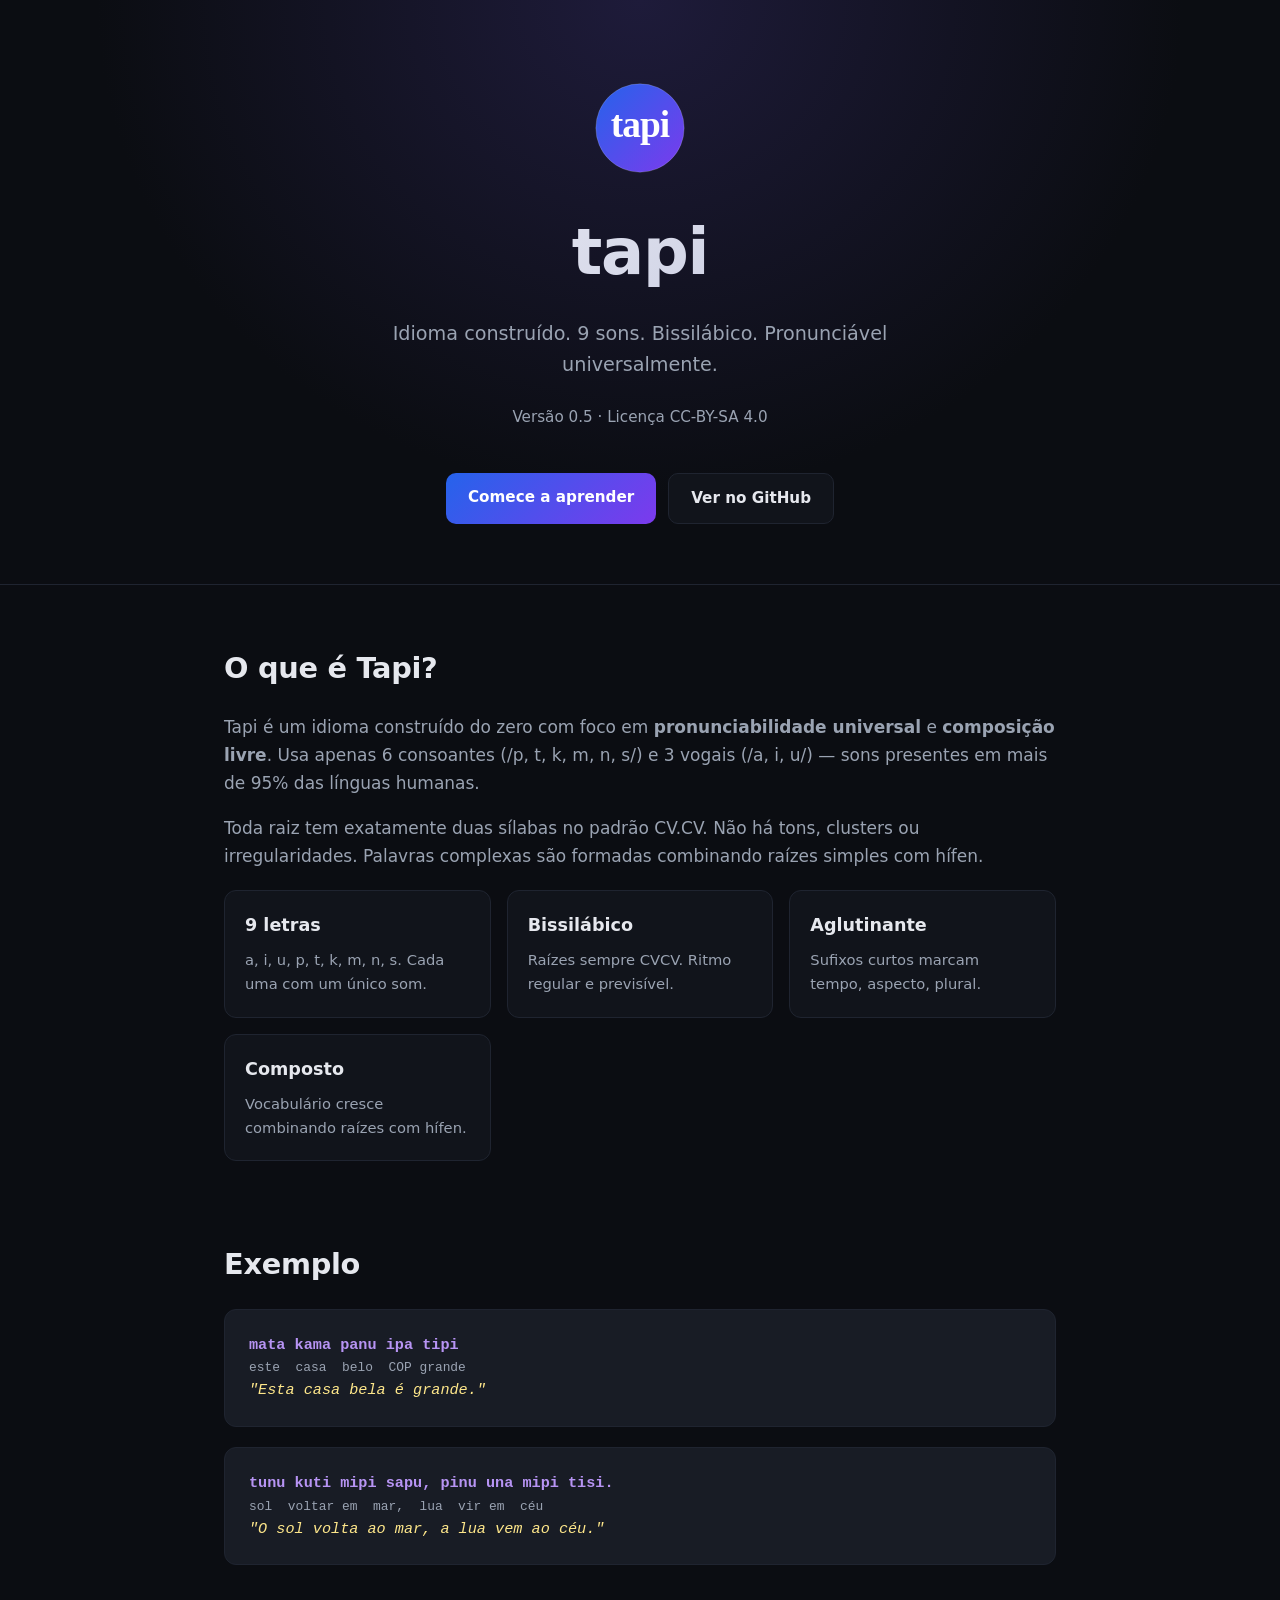
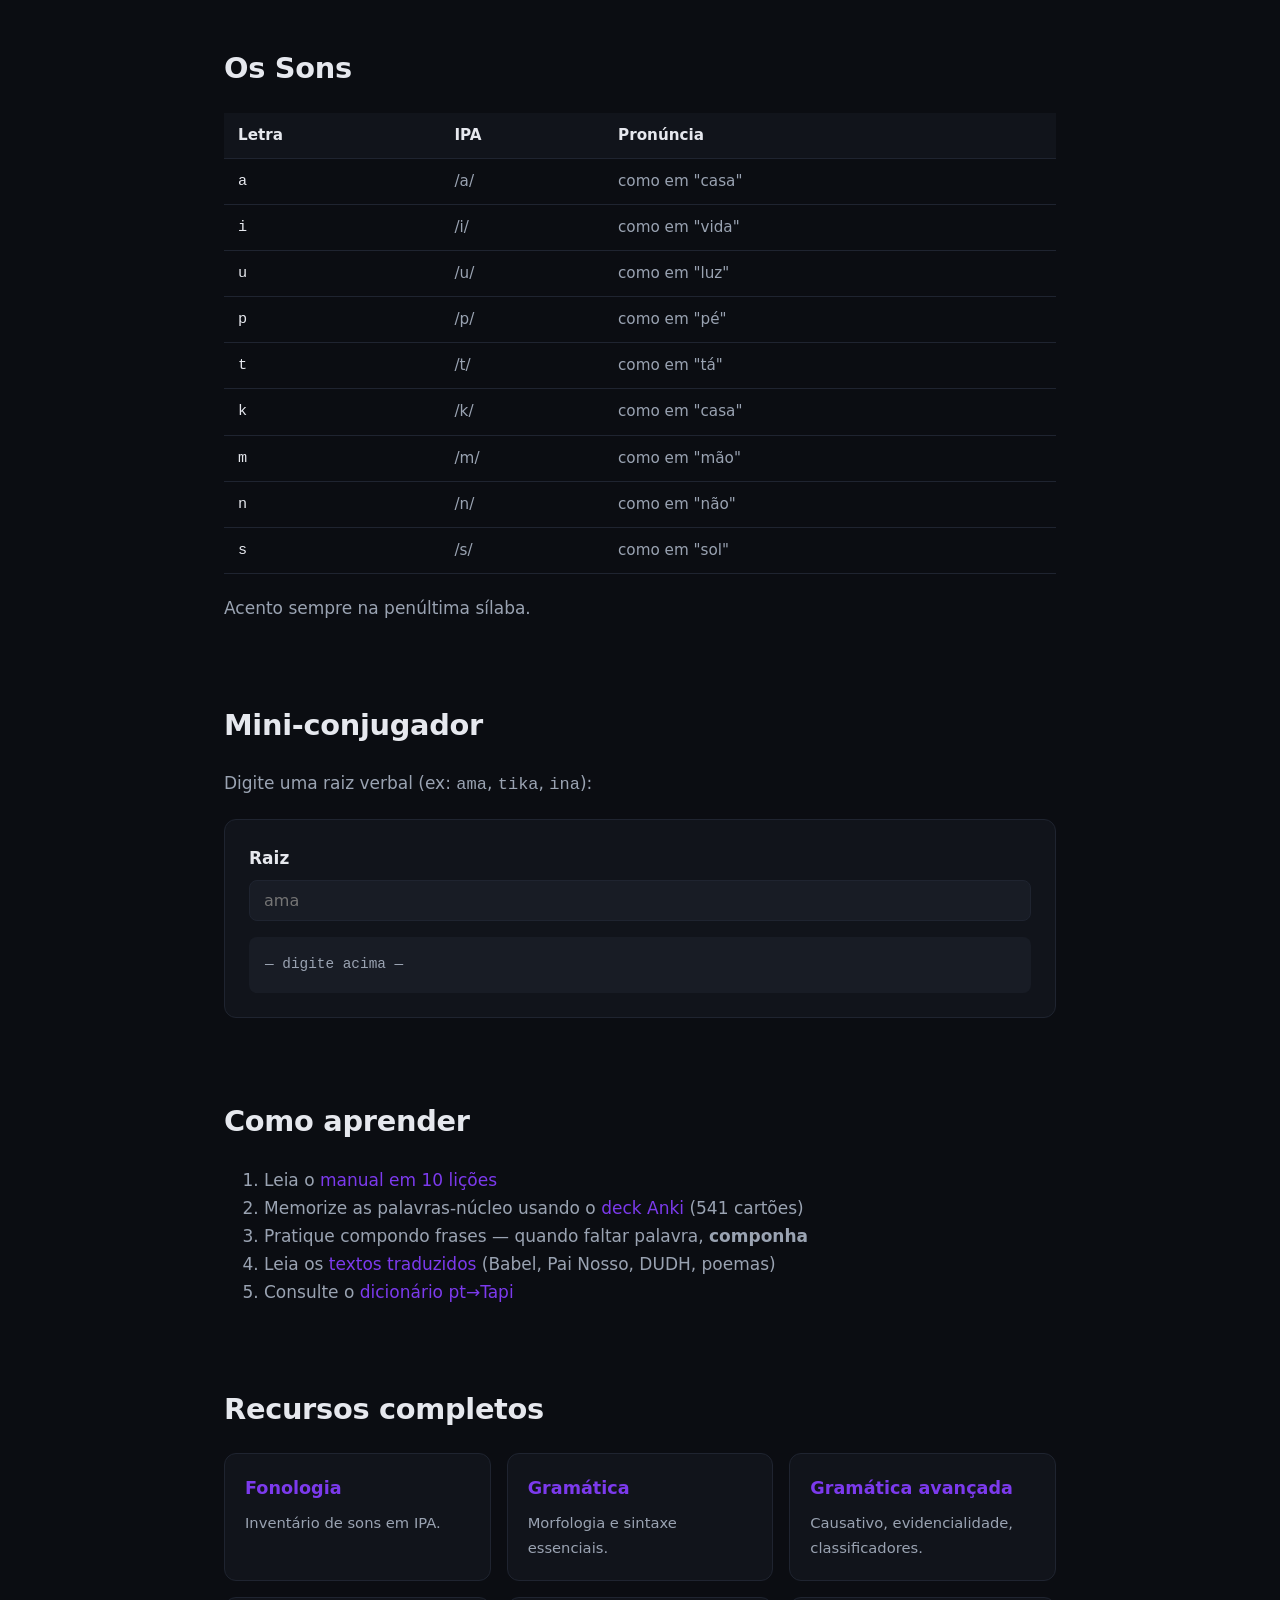
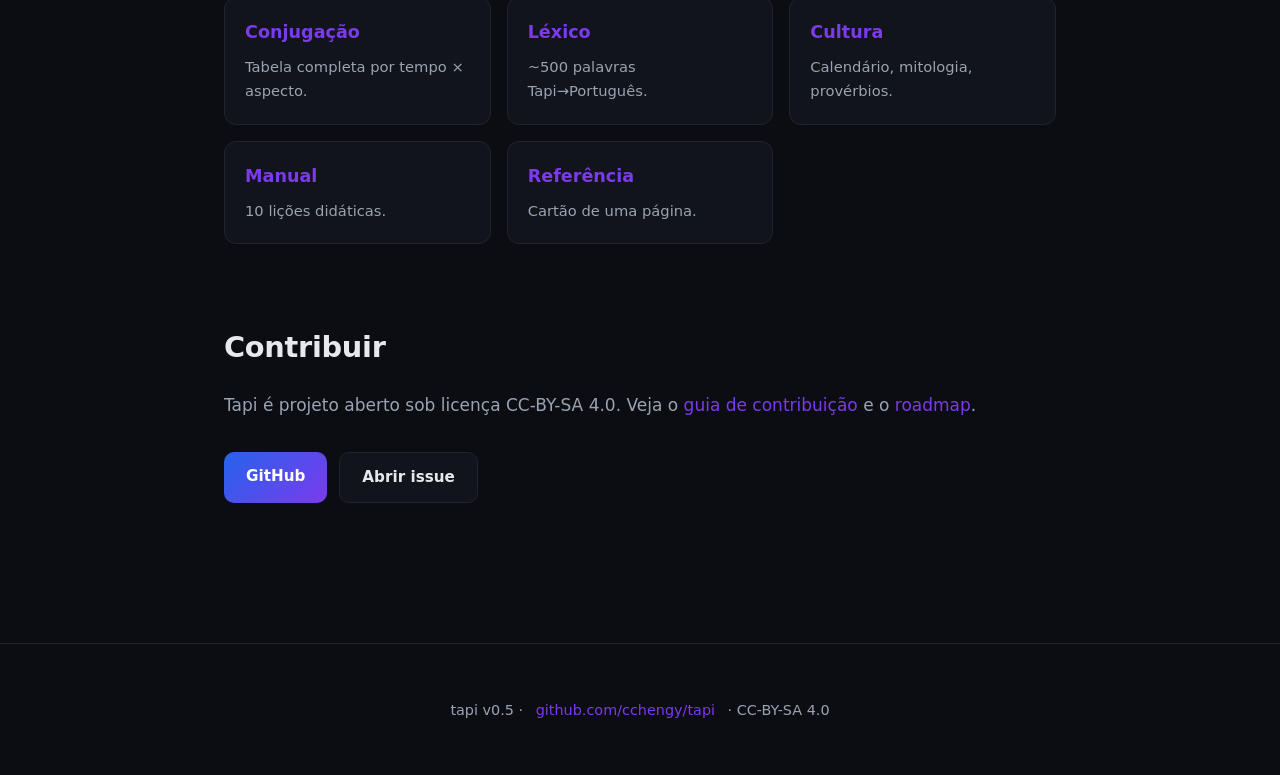
==== docs/index.html @ 05cd3c71 "v0.6: Landing page + LICENSE + git infra - Add docs/index.html (single-page site with embedded mini-" ====
<!DOCTYPE html>
<html lang="pt-BR">
<head>
<meta charset="UTF-8">
<meta name="viewport" content="width=device-width, initial-scale=1.0">
<title>Tapi — Idioma Construído Universal</title>
<meta name="description" content="Tapi é um idioma construído com 9 sons, raízes bissilábicas, pronunciável em qualquer língua. Aprenda, contribua, compartilhe.">
<link rel="icon" href="logo.svg" type="image/svg+xml">
<link rel="stylesheet" href="style.css">
</head>
<body>

<header class="hero">
  <img src="logo.svg" class="logo" alt="logo Tapi">
  <h1>tapi</h1>
  <p class="tagline">Idioma construído. 9 sons. Bissilábico. Pronunciável universalmente.</p>
  <p class="sub">Versão 0.5 · Licença CC-BY-SA 4.0</p>
  <div class="cta">
    <a href="#aprender" class="btn primary">Comece a aprender</a>
    <a href="https://github.com/cchengy/tapi" class="btn">Ver no GitHub</a>
  </div>
</header>

<main>

<section id="o-que">
  <h2>O que é Tapi?</h2>
  <p>Tapi é um idioma construído do zero com foco em <strong>pronunciabilidade universal</strong> e <strong>composição livre</strong>. Usa apenas 6 consoantes (/p, t, k, m, n, s/) e 3 vogais (/a, i, u/) — sons presentes em mais de 95% das línguas humanas.</p>
  <p>Toda raiz tem exatamente duas sílabas no padrão CV.CV. Não há tons, clusters ou irregularidades. Palavras complexas são formadas combinando raízes simples com hífen.</p>

  <div class="grid-2">
    <div class="card"><h3>9 letras</h3><p>a, i, u, p, t, k, m, n, s. Cada uma com um único som.</p></div>
    <div class="card"><h3>Bissilábico</h3><p>Raízes sempre CVCV. Ritmo regular e previsível.</p></div>
    <div class="card"><h3>Aglutinante</h3><p>Sufixos curtos marcam tempo, aspecto, plural.</p></div>
    <div class="card"><h3>Composto</h3><p>Vocabulário cresce combinando raízes com hífen.</p></div>
  </div>
</section>

<section id="exemplo">
  <h2>Exemplo</h2>
  <div class="example"><span class="tapi">mata kama panu ipa tipi</span>
<span class="gloss">este  casa  belo  COP grande</span>
<span class="trans">"Esta casa bela é grande."</span></div>

  <div class="example"><span class="tapi">tunu kuti mipi sapu, pinu una mipi tisi.</span>
<span class="gloss">sol  voltar em  mar,  lua  vir em  céu</span>
<span class="trans">"O sol volta ao mar, a lua vem ao céu."</span></div>
</section>

<section id="sons">
  <h2>Os Sons</h2>
  <table>
    <thead><tr><th>Letra</th><th>IPA</th><th>Pronúncia</th></tr></thead>
    <tbody>
      <tr><td>a</td><td>/a/</td><td>como em "casa"</td></tr>
      <tr><td>i</td><td>/i/</td><td>como em "vida"</td></tr>
      <tr><td>u</td><td>/u/</td><td>como em "luz"</td></tr>
      <tr><td>p</td><td>/p/</td><td>como em "pé"</td></tr>
      <tr><td>t</td><td>/t/</td><td>como em "tá"</td></tr>
      <tr><td>k</td><td>/k/</td><td>como em "casa"</td></tr>
      <tr><td>m</td><td>/m/</td><td>como em "mão"</td></tr>
      <tr><td>n</td><td>/n/</td><td>como em "não"</td></tr>
      <tr><td>s</td><td>/s/</td><td>como em "sol"</td></tr>
    </tbody>
  </table>
  <p>Acento sempre na penúltima sílaba.</p>
</section>

<section id="conjugador">
  <h2>Mini-conjugador</h2>
  <p>Digite uma raiz verbal (ex: <code>ama</code>, <code>tika</code>, <code>ina</code>):</p>

  <div class="tool">
    <label for="root">Raiz</label>
    <input id="root" type="text" placeholder="ama" autocomplete="off">
    <div class="result" id="conj-out">— digite acima —</div>
  </div>
</section>

<section id="aprender">
  <h2>Como aprender</h2>
  <ol style="color: var(--fg-soft);">
    <li>Leia o <a href="https://github.com/cchengy/tapi/blob/main/manual.md">manual em 10 lições</a></li>
    <li>Memorize as palavras-núcleo usando o <a href="https://github.com/cchengy/tapi/blob/main/anki_tapi.tsv">deck Anki</a> (541 cartões)</li>
    <li>Pratique compondo frases — quando faltar palavra, <strong>componha</strong></li>
    <li>Leia os <a href="https://github.com/cchengy/tapi/blob/main/textos.md">textos traduzidos</a> (Babel, Pai Nosso, DUDH, poemas)</li>
    <li>Consulte o <a href="https://github.com/cchengy/tapi/blob/main/dicionario_pt_tapi.md">dicionário pt→Tapi</a></li>
  </ol>
</section>

<section id="recursos">
  <h2>Recursos completos</h2>
  <div class="grid-2">
    <div class="card"><h3><a href="https://github.com/cchengy/tapi/blob/main/fonologia.md">Fonologia</a></h3><p>Inventário de sons em IPA.</p></div>
    <div class="card"><h3><a href="https://github.com/cchengy/tapi/blob/main/gramatica.md">Gramática</a></h3><p>Morfologia e sintaxe essenciais.</p></div>
    <div class="card"><h3><a href="https://github.com/cchengy/tapi/blob/main/gramatica_avancada.md">Gramática avançada</a></h3><p>Causativo, evidencialidade, classificadores.</p></div>
    <div class="card"><h3><a href="https://github.com/cchengy/tapi/blob/main/conjugacao.md">Conjugação</a></h3><p>Tabela completa por tempo × aspecto.</p></div>
    <div class="card"><h3><a href="https://github.com/cchengy/tapi/blob/main/lexico.tsv">Léxico</a></h3><p>~500 palavras Tapi→Português.</p></div>
    <div class="card"><h3><a href="https://github.com/cchengy/tapi/blob/main/cultura.md">Cultura</a></h3><p>Calendário, mitologia, provérbios.</p></div>
    <div class="card"><h3><a href="https://github.com/cchengy/tapi/blob/main/manual.md">Manual</a></h3><p>10 lições didáticas.</p></div>
    <div class="card"><h3><a href="https://github.com/cchengy/tapi/blob/main/referencia.md">Referência</a></h3><p>Cartão de uma página.</p></div>
  </div>
</section>

<section id="contribuir">
  <h2>Contribuir</h2>
  <p>Tapi é projeto aberto sob licença CC-BY-SA 4.0. Veja o <a href="https://github.com/cchengy/tapi/blob/main/CONTRIBUTING.md">guia de contribuição</a> e o <a href="https://github.com/cchengy/tapi/blob/main/ROADMAP.md">roadmap</a>.</p>
  <div class="cta" style="margin-top: 16px; justify-content: flex-start;">
    <a href="https://github.com/cchengy/tapi" class="btn primary">GitHub</a>
    <a href="https://github.com/cchengy/tapi/issues" class="btn">Abrir issue</a>
  </div>
</section>

</main>

<footer>
  <p>tapi v0.5 · <a href="https://github.com/cchengy/tapi">github.com/cchengy/tapi</a> · CC-BY-SA 4.0</p>
</footer>

<script>
(function() {
  const TEMPOS = [
    ["presente", ""],
    ["passado", "ta"],
    ["futuro", "ka"],
  ];
  const ASPECTOS = [
    ["simples", ""],
    ["habitual", "sa"],
    ["progressivo", "ma"],
    ["perfectivo", "pa"],
  ];

  function conjugar(raiz) {
    if (!raiz || !/^[ptkmnsaiu]+$/.test(raiz)) {
      return "— digite uma raiz com sons válidos (p t k m n s a i u) —";
    }
    let out = "";
    out += "TEMPO × ASPECTO\n";
    const hdr = ["tempo".padEnd(11), "simples".padEnd(12), "habitual".padEnd(12), "progress.".padEnd(12), "perfect."].join("| ");
    out += hdr + "\n";
    out += "-".repeat(64) + "\n";
    for (const [tn, ts] of TEMPOS) {
      const linha = [tn.padEnd(11)];
      for (const [an, as] of ASPECTOS) {
        linha.push((raiz + ts + as).padEnd(12));
      }
      out += linha.join("| ").trimEnd() + "\n";
    }
    out += "\n";
    out += "Imperativo:  " + raiz + "-ti\n";
    out += "Voz média:   " + raiz + "-ku\n";
    out += "Reportado:   " + raiz + "ta-ni-ni  (dizem que X-eu)\n";
    return out;
  }

  const input = document.getElementById("root");
  const out = document.getElementById("conj-out");
  function update() {
    const v = input.value.trim().toLowerCase();
    out.textContent = v ? conjugar(v) : "— digite acima —";
  }
  input.addEventListener("input", update);
})();
</script>

</body>
</html>
---- docs/style.css ----
:root {
  --bg: #0b0d12;
  --bg-soft: #11141b;
  --fg: #e6e8ee;
  --fg-soft: #9aa3b2;
  --accent: #7c3aed;
  --accent-2: #2563eb;
  --border: #1f2430;
  --code-bg: #181c25;
  --max: 880px;
}

* { box-sizing: border-box; }

html { scroll-behavior: smooth; }

body {
  margin: 0;
  font-family: -apple-system, BlinkMacSystemFont, "Segoe UI", Inter, system-ui, sans-serif;
  background: var(--bg);
  color: var(--fg);
  line-height: 1.65;
  font-size: 17px;
  -webkit-font-smoothing: antialiased;
}

a { color: var(--accent); text-decoration: none; }
a:hover { text-decoration: underline; }

header.hero {
  background: radial-gradient(ellipse at top, #1e1b3a 0%, var(--bg) 60%);
  padding: 80px 24px 60px;
  text-align: center;
  border-bottom: 1px solid var(--border);
}

header.hero .logo {
  width: 96px;
  height: 96px;
  margin: 0 auto 24px;
  display: block;
}

header.hero h1 {
  font-size: clamp(2.5rem, 6vw, 4rem);
  margin: 0 0 12px;
  letter-spacing: -0.02em;
  background: linear-gradient(135deg, #fff 0%, #b0b5d4 100%);
  -webkit-background-clip: text;
  -webkit-text-fill-color: transparent;
  background-clip: text;
}

header.hero .tagline {
  font-size: 1.2rem;
  color: var(--fg-soft);
  margin: 0 0 8px;
  max-width: 560px;
  margin-inline: auto;
}

header.hero .sub {
  color: var(--fg-soft);
  font-size: 0.95rem;
  margin-top: 24px;
}

.cta {
  display: inline-flex;
  gap: 12px;
  margin-top: 28px;
  flex-wrap: wrap;
  justify-content: center;
}

.btn {
  display: inline-block;
  padding: 12px 22px;
  border-radius: 10px;
  font-weight: 600;
  font-size: 0.95rem;
  transition: transform 0.1s, background 0.2s;
  border: 1px solid var(--border);
  background: var(--bg-soft);
  color: var(--fg);
}

.btn.primary {
  background: linear-gradient(135deg, var(--accent-2), var(--accent));
  border: none;
  color: white;
}

.btn:hover { transform: translateY(-1px); text-decoration: none; }

main {
  max-width: var(--max);
  margin: 0 auto;
  padding: 60px 24px;
}

section {
  margin-bottom: 80px;
}

section h2 {
  font-size: 1.8rem;
  margin: 0 0 20px;
  letter-spacing: -0.01em;
}

section p { color: var(--fg-soft); }

.grid-2 {
  display: grid;
  grid-template-columns: repeat(auto-fit, minmax(220px, 1fr));
  gap: 16px;
  margin-top: 20px;
}

.card {
  background: var(--bg-soft);
  border: 1px solid var(--border);
  border-radius: 12px;
  padding: 20px;
}

.card h3 {
  margin: 0 0 8px;
  font-size: 1.1rem;
  color: var(--fg);
}

.card p {
  margin: 0;
  font-size: 0.92rem;
  color: var(--fg-soft);
}

.example {
  background: var(--code-bg);
  border: 1px solid var(--border);
  border-radius: 12px;
  padding: 24px;
  margin: 20px 0;
  font-family: ui-monospace, "SF Mono", Menlo, monospace;
  font-size: 0.95rem;
  white-space: pre-wrap;
  line-height: 1.5;
}

.example .tapi { color: #b794f4; font-weight: 600; }
.example .gloss { color: var(--fg-soft); font-size: 0.85em; }
.example .trans { color: #fde68a; font-style: italic; }

table {
  width: 100%;
  border-collapse: collapse;
  margin: 20px 0;
  font-size: 0.95rem;
}

th, td {
  text-align: left;
  padding: 10px 14px;
  border-bottom: 1px solid var(--border);
}

th {
  color: var(--fg);
  font-weight: 600;
  background: var(--bg-soft);
}

td { color: var(--fg-soft); }
td code, td:first-child { color: var(--fg); font-family: ui-monospace, Menlo, monospace; }

.tool {
  background: var(--bg-soft);
  border: 1px solid var(--border);
  border-radius: 12px;
  padding: 24px;
  margin-top: 20px;
}

.tool label {
  display: block;
  margin-bottom: 8px;
  font-weight: 600;
  color: var(--fg);
}

.tool input {
  width: 100%;
  padding: 10px 14px;
  background: var(--code-bg);
  border: 1px solid var(--border);
  border-radius: 8px;
  color: var(--fg);
  font-family: inherit;
  font-size: 1rem;
}

.tool .result {
  margin-top: 16px;
  padding: 16px;
  background: var(--code-bg);
  border-radius: 8px;
  font-family: ui-monospace, Menlo, monospace;
  font-size: 0.9rem;
  white-space: pre-wrap;
  min-height: 1.5em;
  color: var(--fg-soft);
}

footer {
  text-align: center;
  padding: 40px 24px;
  border-top: 1px solid var(--border);
  color: var(--fg-soft);
  font-size: 0.9rem;
}

footer a { margin: 0 8px; }

@media (max-width: 600px) {
  header.hero { padding: 56px 20px 40px; }
  main { padding: 40px 20px; }
}
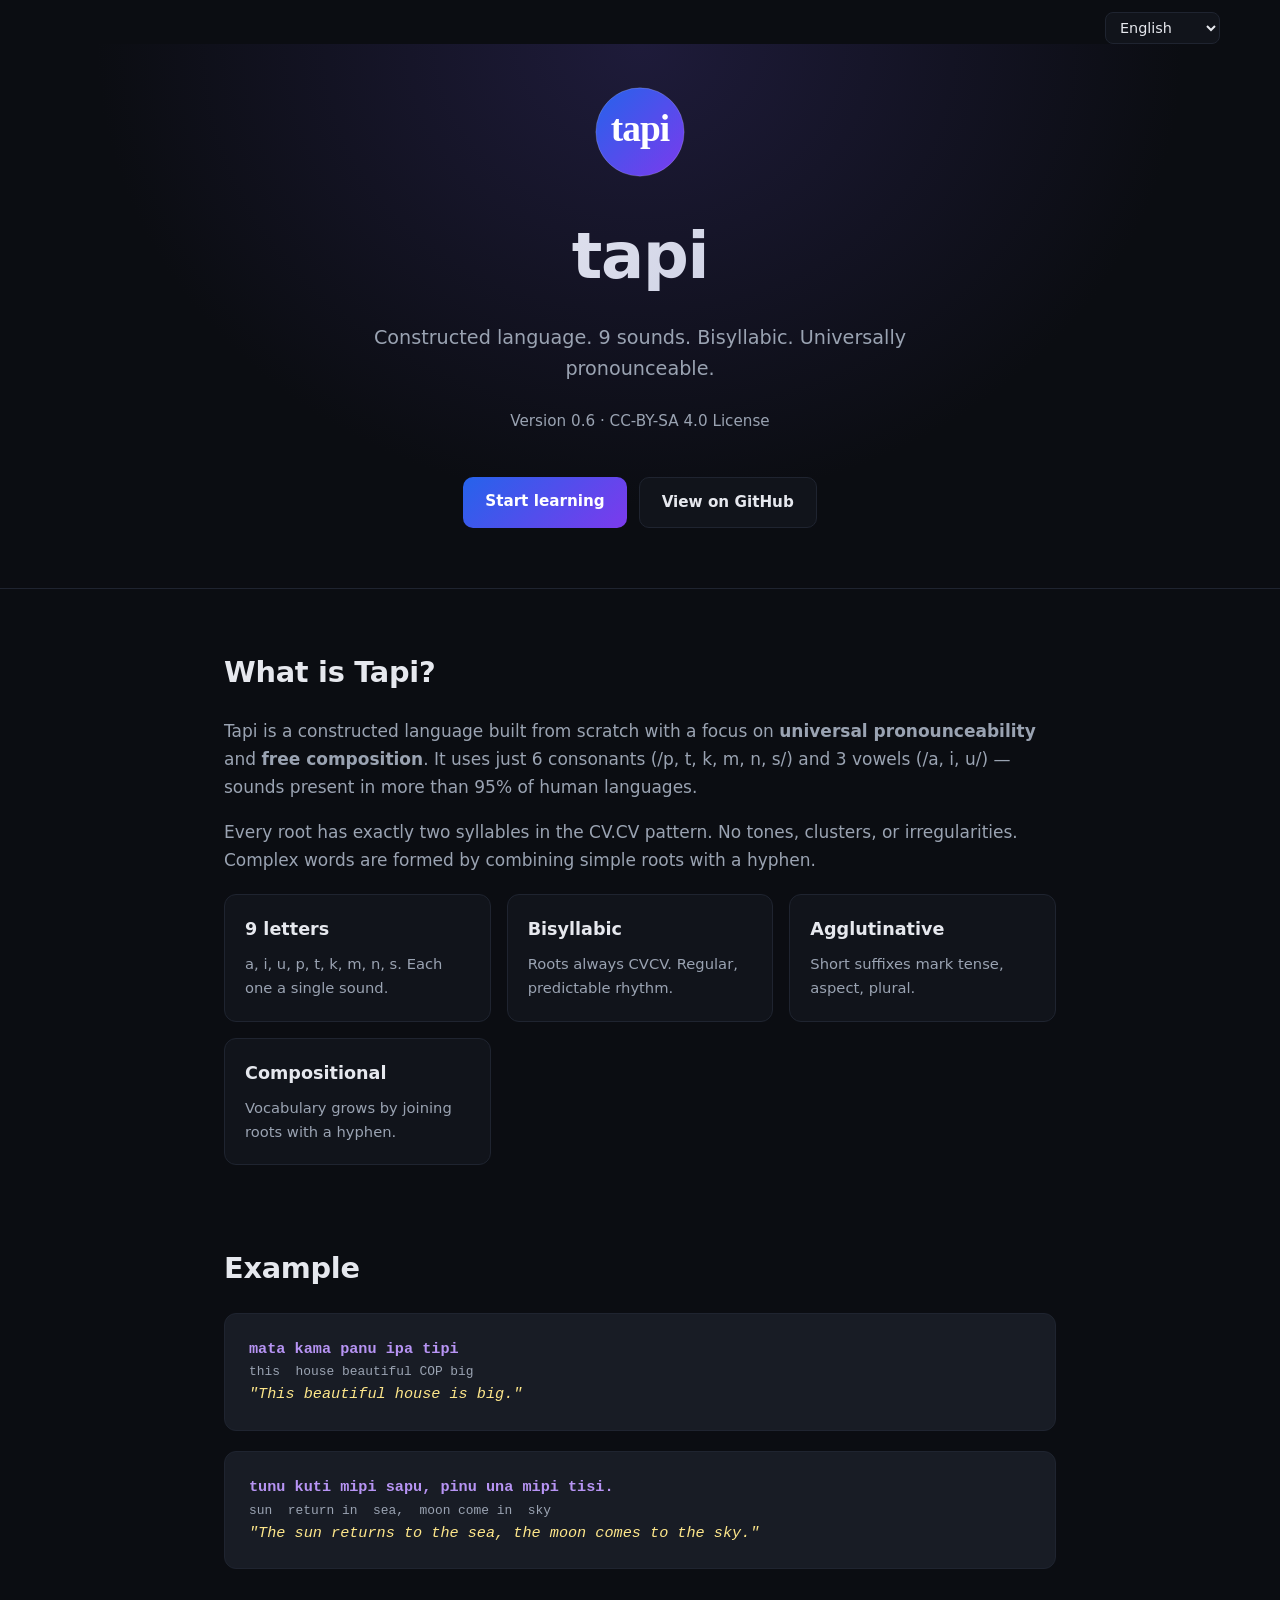
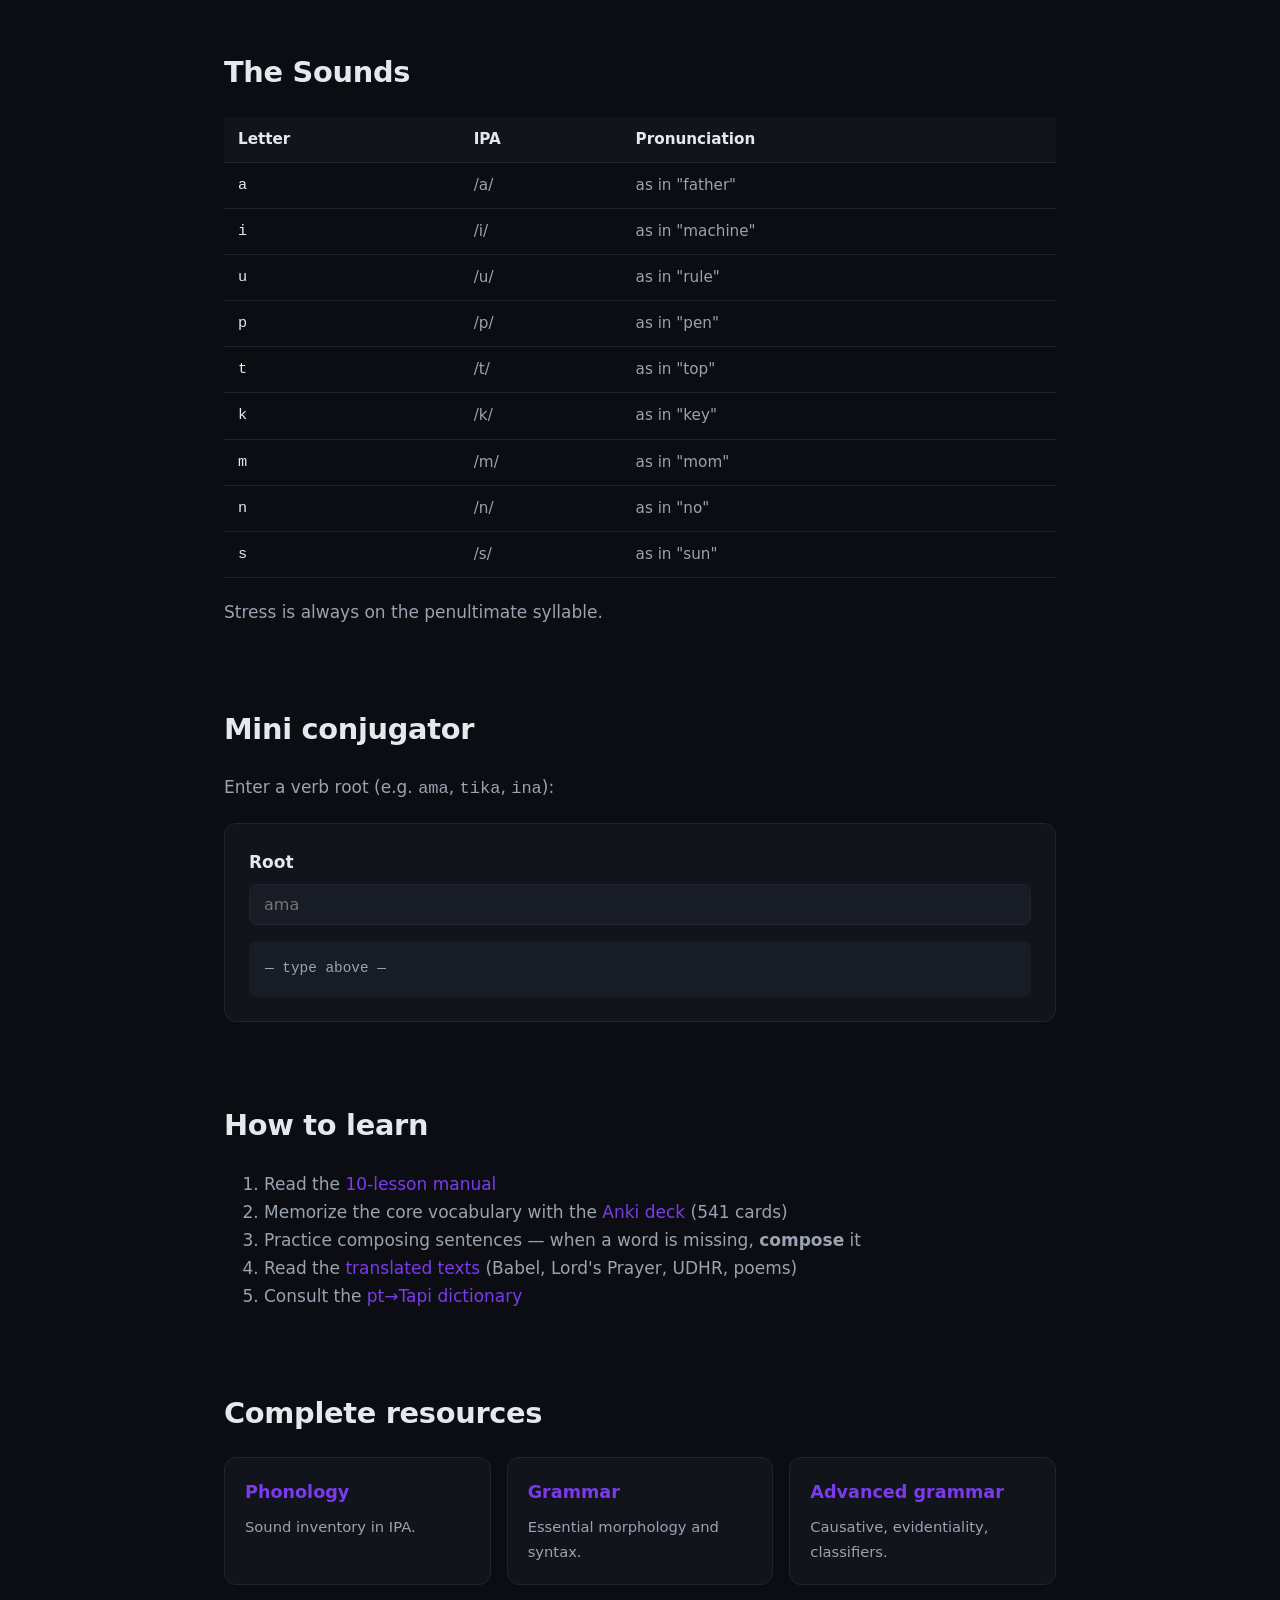
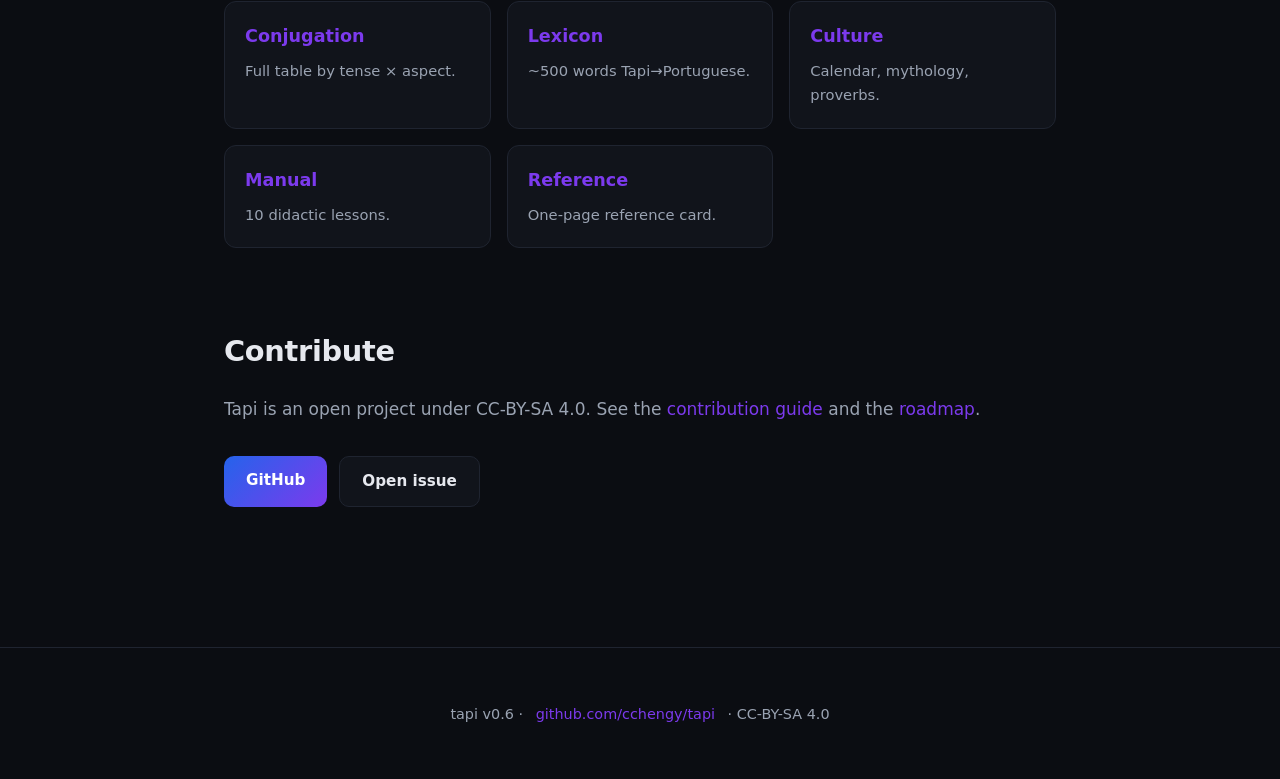
==== commit 0ce82212: "Add multi-language site: pt, en, es, zh, ja - docs/i18n.js: JSON-based i18n with 81 translation keys" ====
--- a/docs/index.html
+++ b/docs/index.html
@@ -1,122 +1,137 @@
 <!DOCTYPE html>
-<html lang="pt-BR">
+<html lang="pt">
 <head>
 <meta charset="UTF-8">
 <meta name="viewport" content="width=device-width, initial-scale=1.0">
-<title>Tapi — Idioma Construído Universal</title>
-<meta name="description" content="Tapi é um idioma construído com 9 sons, raízes bissilábicas, pronunciável em qualquer língua. Aprenda, contribua, compartilhe.">
+<title data-i18n="title">Tapi — Idioma Construído Universal</title>
+<meta name="description" content="Tapi é um idioma construído com 9 sons, raízes bissilábicas, pronunciável em qualquer língua.">
 <link rel="icon" href="logo.svg" type="image/svg+xml">
 <link rel="stylesheet" href="style.css">
 </head>
 <body>
 
+<div class="lang-bar">
+  <select id="lang-switch" aria-label="Language">
+    <option value="pt">Português</option>
+    <option value="en">English</option>
+    <option value="es">Español</option>
+    <option value="zh">中文</option>
+    <option value="ja">日本語</option>
+  </select>
+</div>
+
 <header class="hero">
   <img src="logo.svg" class="logo" alt="logo Tapi">
   <h1>tapi</h1>
-  <p class="tagline">Idioma construído. 9 sons. Bissilábico. Pronunciável universalmente.</p>
-  <p class="sub">Versão 0.5 · Licença CC-BY-SA 4.0</p>
+  <p class="tagline" data-i18n="tagline">Idioma construído. 9 sons. Bissilábico. Pronunciável universalmente.</p>
+  <p class="sub" data-i18n="sub">Versão 0.6 · Licença CC-BY-SA 4.0</p>
   <div class="cta">
-    <a href="#aprender" class="btn primary">Comece a aprender</a>
-    <a href="https://github.com/cchengy/tapi" class="btn">Ver no GitHub</a>
+    <a href="#aprender" class="btn primary" data-i18n="cta_learn">Comece a aprender</a>
+    <a href="https://github.com/cchengy/tapi" class="btn" data-i18n="cta_github">Ver no GitHub</a>
   </div>
 </header>
 
 <main>
 
 <section id="o-que">
-  <h2>O que é Tapi?</h2>
-  <p>Tapi é um idioma construído do zero com foco em <strong>pronunciabilidade universal</strong> e <strong>composição livre</strong>. Usa apenas 6 consoantes (/p, t, k, m, n, s/) e 3 vogais (/a, i, u/) — sons presentes em mais de 95% das línguas humanas.</p>
-  <p>Toda raiz tem exatamente duas sílabas no padrão CV.CV. Não há tons, clusters ou irregularidades. Palavras complexas são formadas combinando raízes simples com hífen.</p>
+  <h2 data-i18n="sec_what_title">O que é Tapi?</h2>
+  <p data-i18n="sec_what_p1"></p>
+  <p data-i18n="sec_what_p2"></p>
 
   <div class="grid-2">
-    <div class="card"><h3>9 letras</h3><p>a, i, u, p, t, k, m, n, s. Cada uma com um único som.</p></div>
-    <div class="card"><h3>Bissilábico</h3><p>Raízes sempre CVCV. Ritmo regular e previsível.</p></div>
-    <div class="card"><h3>Aglutinante</h3><p>Sufixos curtos marcam tempo, aspecto, plural.</p></div>
-    <div class="card"><h3>Composto</h3><p>Vocabulário cresce combinando raízes com hífen.</p></div>
+    <div class="card"><h3 data-i18n="card_9_t">9 letras</h3><p data-i18n="card_9_d"></p></div>
+    <div class="card"><h3 data-i18n="card_bi_t">Bissilábico</h3><p data-i18n="card_bi_d"></p></div>
+    <div class="card"><h3 data-i18n="card_ag_t">Aglutinante</h3><p data-i18n="card_ag_d"></p></div>
+    <div class="card"><h3 data-i18n="card_co_t">Composto</h3><p data-i18n="card_co_d"></p></div>
   </div>
 </section>
 
 <section id="exemplo">
-  <h2>Exemplo</h2>
+  <h2 data-i18n="sec_ex_title">Exemplo</h2>
   <div class="example"><span class="tapi">mata kama panu ipa tipi</span>
-<span class="gloss">este  casa  belo  COP grande</span>
-<span class="trans">"Esta casa bela é grande."</span></div>
+<span class="gloss" data-i18n="ex1_gloss"></span>
+<span class="trans" data-i18n="ex1_trans"></span></div>
 
   <div class="example"><span class="tapi">tunu kuti mipi sapu, pinu una mipi tisi.</span>
-<span class="gloss">sol  voltar em  mar,  lua  vir em  céu</span>
-<span class="trans">"O sol volta ao mar, a lua vem ao céu."</span></div>
+<span class="gloss" data-i18n="ex2_gloss"></span>
+<span class="trans" data-i18n="ex2_trans"></span></div>
 </section>
 
 <section id="sons">
-  <h2>Os Sons</h2>
+  <h2 data-i18n="sec_sounds_title">Os Sons</h2>
   <table>
-    <thead><tr><th>Letra</th><th>IPA</th><th>Pronúncia</th></tr></thead>
+    <thead><tr>
+      <th data-i18n="th_letter">Letra</th>
+      <th data-i18n="th_ipa">IPA</th>
+      <th data-i18n="th_pron">Pronúncia</th>
+    </tr></thead>
     <tbody>
-      <tr><td>a</td><td>/a/</td><td>como em "casa"</td></tr>
-      <tr><td>i</td><td>/i/</td><td>como em "vida"</td></tr>
-      <tr><td>u</td><td>/u/</td><td>como em "luz"</td></tr>
-      <tr><td>p</td><td>/p/</td><td>como em "pé"</td></tr>
-      <tr><td>t</td><td>/t/</td><td>como em "tá"</td></tr>
-      <tr><td>k</td><td>/k/</td><td>como em "casa"</td></tr>
-      <tr><td>m</td><td>/m/</td><td>como em "mão"</td></tr>
-      <tr><td>n</td><td>/n/</td><td>como em "não"</td></tr>
-      <tr><td>s</td><td>/s/</td><td>como em "sol"</td></tr>
+      <tr><td>a</td><td>/a/</td><td data-i18n="pron_a"></td></tr>
+      <tr><td>i</td><td>/i/</td><td data-i18n="pron_i"></td></tr>
+      <tr><td>u</td><td>/u/</td><td data-i18n="pron_u"></td></tr>
+      <tr><td>p</td><td>/p/</td><td data-i18n="pron_p"></td></tr>
+      <tr><td>t</td><td>/t/</td><td data-i18n="pron_t"></td></tr>
+      <tr><td>k</td><td>/k/</td><td data-i18n="pron_k"></td></tr>
+      <tr><td>m</td><td>/m/</td><td data-i18n="pron_m"></td></tr>
+      <tr><td>n</td><td>/n/</td><td data-i18n="pron_n"></td></tr>
+      <tr><td>s</td><td>/s/</td><td data-i18n="pron_s"></td></tr>
     </tbody>
   </table>
-  <p>Acento sempre na penúltima sílaba.</p>
+  <p data-i18n="sounds_note"></p>
 </section>
 
 <section id="conjugador">
-  <h2>Mini-conjugador</h2>
-  <p>Digite uma raiz verbal (ex: <code>ama</code>, <code>tika</code>, <code>ina</code>):</p>
+  <h2 data-i18n="sec_conj_title">Mini-conjugador</h2>
+  <p data-i18n="sec_conj_intro">Digite uma raiz verbal (ex: <code>ama</code>, <code>tika</code>, <code>ina</code>):</p>
 
   <div class="tool">
-    <label for="root">Raiz</label>
-    <input id="root" type="text" placeholder="ama" autocomplete="off">
-    <div class="result" id="conj-out">— digite acima —</div>
+    <label for="root" data-i18n="label_root">Raiz</label>
+    <input id="root" type="text" placeholder="ama" data-i18n-placeholder="placeholder_root" autocomplete="off">
+    <div class="result" id="conj-out" data-i18n="conj_empty">— digite acima —</div>
   </div>
 </section>
 
 <section id="aprender">
-  <h2>Como aprender</h2>
+  <h2 data-i18n="sec_learn_title">Como aprender</h2>
   <ol style="color: var(--fg-soft);">
-    <li>Leia o <a href="https://github.com/cchengy/tapi/blob/main/manual.md">manual em 10 lições</a></li>
-    <li>Memorize as palavras-núcleo usando o <a href="https://github.com/cchengy/tapi/blob/main/anki_tapi.tsv">deck Anki</a> (541 cartões)</li>
-    <li>Pratique compondo frases — quando faltar palavra, <strong>componha</strong></li>
-    <li>Leia os <a href="https://github.com/cchengy/tapi/blob/main/textos.md">textos traduzidos</a> (Babel, Pai Nosso, DUDH, poemas)</li>
-    <li>Consulte o <a href="https://github.com/cchengy/tapi/blob/main/dicionario_pt_tapi.md">dicionário pt→Tapi</a></li>
+    <li data-i18n="learn_1"></li>
+    <li data-i18n="learn_2"></li>
+    <li data-i18n="learn_3"></li>
+    <li data-i18n="learn_4"></li>
+    <li data-i18n="learn_5"></li>
   </ol>
 </section>
 
 <section id="recursos">
-  <h2>Recursos completos</h2>
+  <h2 data-i18n="sec_res_title">Recursos completos</h2>
   <div class="grid-2">
-    <div class="card"><h3><a href="https://github.com/cchengy/tapi/blob/main/fonologia.md">Fonologia</a></h3><p>Inventário de sons em IPA.</p></div>
-    <div class="card"><h3><a href="https://github.com/cchengy/tapi/blob/main/gramatica.md">Gramática</a></h3><p>Morfologia e sintaxe essenciais.</p></div>
-    <div class="card"><h3><a href="https://github.com/cchengy/tapi/blob/main/gramatica_avancada.md">Gramática avançada</a></h3><p>Causativo, evidencialidade, classificadores.</p></div>
-    <div class="card"><h3><a href="https://github.com/cchengy/tapi/blob/main/conjugacao.md">Conjugação</a></h3><p>Tabela completa por tempo × aspecto.</p></div>
-    <div class="card"><h3><a href="https://github.com/cchengy/tapi/blob/main/lexico.tsv">Léxico</a></h3><p>~500 palavras Tapi→Português.</p></div>
-    <div class="card"><h3><a href="https://github.com/cchengy/tapi/blob/main/cultura.md">Cultura</a></h3><p>Calendário, mitologia, provérbios.</p></div>
-    <div class="card"><h3><a href="https://github.com/cchengy/tapi/blob/main/manual.md">Manual</a></h3><p>10 lições didáticas.</p></div>
-    <div class="card"><h3><a href="https://github.com/cchengy/tapi/blob/main/referencia.md">Referência</a></h3><p>Cartão de uma página.</p></div>
+    <div class="card"><h3><a href="https://github.com/cchengy/tapi/blob/main/fonologia.md" data-i18n="res_phon_t">Fonologia</a></h3><p data-i18n="res_phon_d"></p></div>
+    <div class="card"><h3><a href="https://github.com/cchengy/tapi/blob/main/gramatica.md" data-i18n="res_gram_t">Gramática</a></h3><p data-i18n="res_gram_d"></p></div>
+    <div class="card"><h3><a href="https://github.com/cchengy/tapi/blob/main/gramatica_avancada.md" data-i18n="res_gadv_t">Gramática avançada</a></h3><p data-i18n="res_gadv_d"></p></div>
+    <div class="card"><h3><a href="https://github.com/cchengy/tapi/blob/main/conjugacao.md" data-i18n="res_conj_t">Conjugação</a></h3><p data-i18n="res_conj_d"></p></div>
+    <div class="card"><h3><a href="https://github.com/cchengy/tapi/blob/main/lexico.tsv" data-i18n="res_lex_t">Léxico</a></h3><p data-i18n="res_lex_d"></p></div>
+    <div class="card"><h3><a href="https://github.com/cchengy/tapi/blob/main/cultura.md" data-i18n="res_cult_t">Cultura</a></h3><p data-i18n="res_cult_d"></p></div>
+    <div class="card"><h3><a href="https://github.com/cchengy/tapi/blob/main/manual.md" data-i18n="res_man_t">Manual</a></h3><p data-i18n="res_man_d"></p></div>
+    <div class="card"><h3><a href="https://github.com/cchengy/tapi/blob/main/referencia.md" data-i18n="res_ref_t">Referência</a></h3><p data-i18n="res_ref_d"></p></div>
   </div>
 </section>
 
 <section id="contribuir">
-  <h2>Contribuir</h2>
-  <p>Tapi é projeto aberto sob licença CC-BY-SA 4.0. Veja o <a href="https://github.com/cchengy/tapi/blob/main/CONTRIBUTING.md">guia de contribuição</a> e o <a href="https://github.com/cchengy/tapi/blob/main/ROADMAP.md">roadmap</a>.</p>
+  <h2 data-i18n="sec_contrib_title">Contribuir</h2>
+  <p data-i18n="sec_contrib_p"></p>
   <div class="cta" style="margin-top: 16px; justify-content: flex-start;">
-    <a href="https://github.com/cchengy/tapi" class="btn primary">GitHub</a>
-    <a href="https://github.com/cchengy/tapi/issues" class="btn">Abrir issue</a>
+    <a href="https://github.com/cchengy/tapi" class="btn primary" data-i18n="btn_github">GitHub</a>
+    <a href="https://github.com/cchengy/tapi/issues" class="btn" data-i18n="btn_issue">Abrir issue</a>
   </div>
 </section>
 
 </main>
 
 <footer>
-  <p>tapi v0.5 · <a href="https://github.com/cchengy/tapi">github.com/cchengy/tapi</a> · CC-BY-SA 4.0</p>
+  <p data-i18n="footer">tapi v0.6 · <a href="https://github.com/cchengy/tapi">github.com/cchengy/tapi</a> · CC-BY-SA 4.0</p>
 </footer>
 
+<script src="i18n.js"></script>
 <script>
 (function() {
   const TEMPOS = [
@@ -130,37 +145,52 @@
     ["progressivo", "ma"],
     ["perfectivo", "pa"],
   ];
+  const TEMPO_LABELS = {
+    pt: { presente: "presente", passado: "passado", futuro: "futuro" },
+    en: { presente: "present", passado: "past", futuro: "future" },
+    es: { presente: "presente", passado: "pasado", futuro: "futuro" },
+    zh: { presente: "现在", passado: "过去", futuro: "将来" },
+    ja: { presente: "現在", passado: "過去", futuro: "未来" },
+  };
 
-  function conjugar(raiz) {
+  const input = document.getElementById("root");
+  const out = document.getElementById("conj-out");
+
+  function conjugar(raiz, t, lang) {
     if (!raiz || !/^[ptkmnsaiu]+$/.test(raiz)) {
-      return "— digite uma raiz com sons válidos (p t k m n s a i u) —";
+      return t.conj_invalid;
     }
-    let out = "";
-    out += "TEMPO × ASPECTO\n";
-    const hdr = ["tempo".padEnd(11), "simples".padEnd(12), "habitual".padEnd(12), "progress.".padEnd(12), "perfect."].join("| ");
-    out += hdr + "\n";
-    out += "-".repeat(64) + "\n";
+    const labels = TEMPO_LABELS[lang] || TEMPO_LABELS.pt;
+    const lines = [];
+    lines.push(t.conj_tempo_aspecto);
+    lines.push([t.conj_tempo.padEnd(11), t.conj_simples.padEnd(12), t.conj_habitual.padEnd(12), t.conj_progress.padEnd(12), t.conj_perfect].join("| "));
+    lines.push("-".repeat(64));
     for (const [tn, ts] of TEMPOS) {
-      const linha = [tn.padEnd(11)];
+      const linha = [(labels[tn] || tn).padEnd(11)];
       for (const [an, as] of ASPECTOS) {
         linha.push((raiz + ts + as).padEnd(12));
       }
-      out += linha.join("| ").trimEnd() + "\n";
+      lines.push(linha.join("| ").trimEnd());
     }
-    out += "\n";
-    out += "Imperativo:  " + raiz + "-ti\n";
-    out += "Voz média:   " + raiz + "-ku\n";
-    out += "Reportado:   " + raiz + "ta-ni-ni  (dizem que X-eu)\n";
-    return out;
+    lines.push("");
+    lines.push(`${t.conj_imp}:   ${raiz}-ti`);
+    lines.push(`${t.conj_voice}:   ${raiz}-ku`);
+    lines.push(`${t.conj_rep}:    ${raiz}ta-ni-ni  ${t.conj_rep_note}`);
+    return lines.join("\n");
   }
 
-  const input = document.getElementById("root");
-  const out = document.getElementById("conj-out");
   function update() {
+    const lang = document.documentElement.lang || "pt";
+    const t = (window.I18N && window.I18N[lang]) || window.I18N.pt;
     const v = input.value.trim().toLowerCase();
-    out.textContent = v ? conjugar(v) : "— digite acima —";
+    out.textContent = v ? conjugar(v, t, lang) : t.conj_empty;
   }
+  window.updateConjugator = update;
   input.addEventListener("input", update);
+
+  const sw = document.getElementById("lang-switch");
+  sw.addEventListener("change", (e) => window.applyLang(e.target.value));
+  window.applyLang(window.detectLang());
 })();
 </script>
 
--- a/docs/style.css
+++ b/docs/style.css
@@ -27,9 +27,32 @@
 a { color: var(--accent); text-decoration: none; }
 a:hover { text-decoration: underline; }
 
+.lang-bar {
+  display: flex;
+  justify-content: flex-end;
+  padding: 12px 20px 0;
+  max-width: 1200px;
+  margin: 0 auto;
+}
+
+.lang-bar select {
+  background: var(--bg-soft);
+  color: var(--fg);
+  border: 1px solid var(--border);
+  border-radius: 8px;
+  padding: 6px 10px;
+  font-family: inherit;
+  font-size: 0.9rem;
+  cursor: pointer;
+}
+
+.lang-bar select:hover {
+  border-color: var(--accent);
+}
+
 header.hero {
   background: radial-gradient(ellipse at top, #1e1b3a 0%, var(--bg) 60%);
-  padding: 80px 24px 60px;
+  padding: 40px 24px 60px;
   text-align: center;
   border-bottom: 1px solid var(--border);
 }
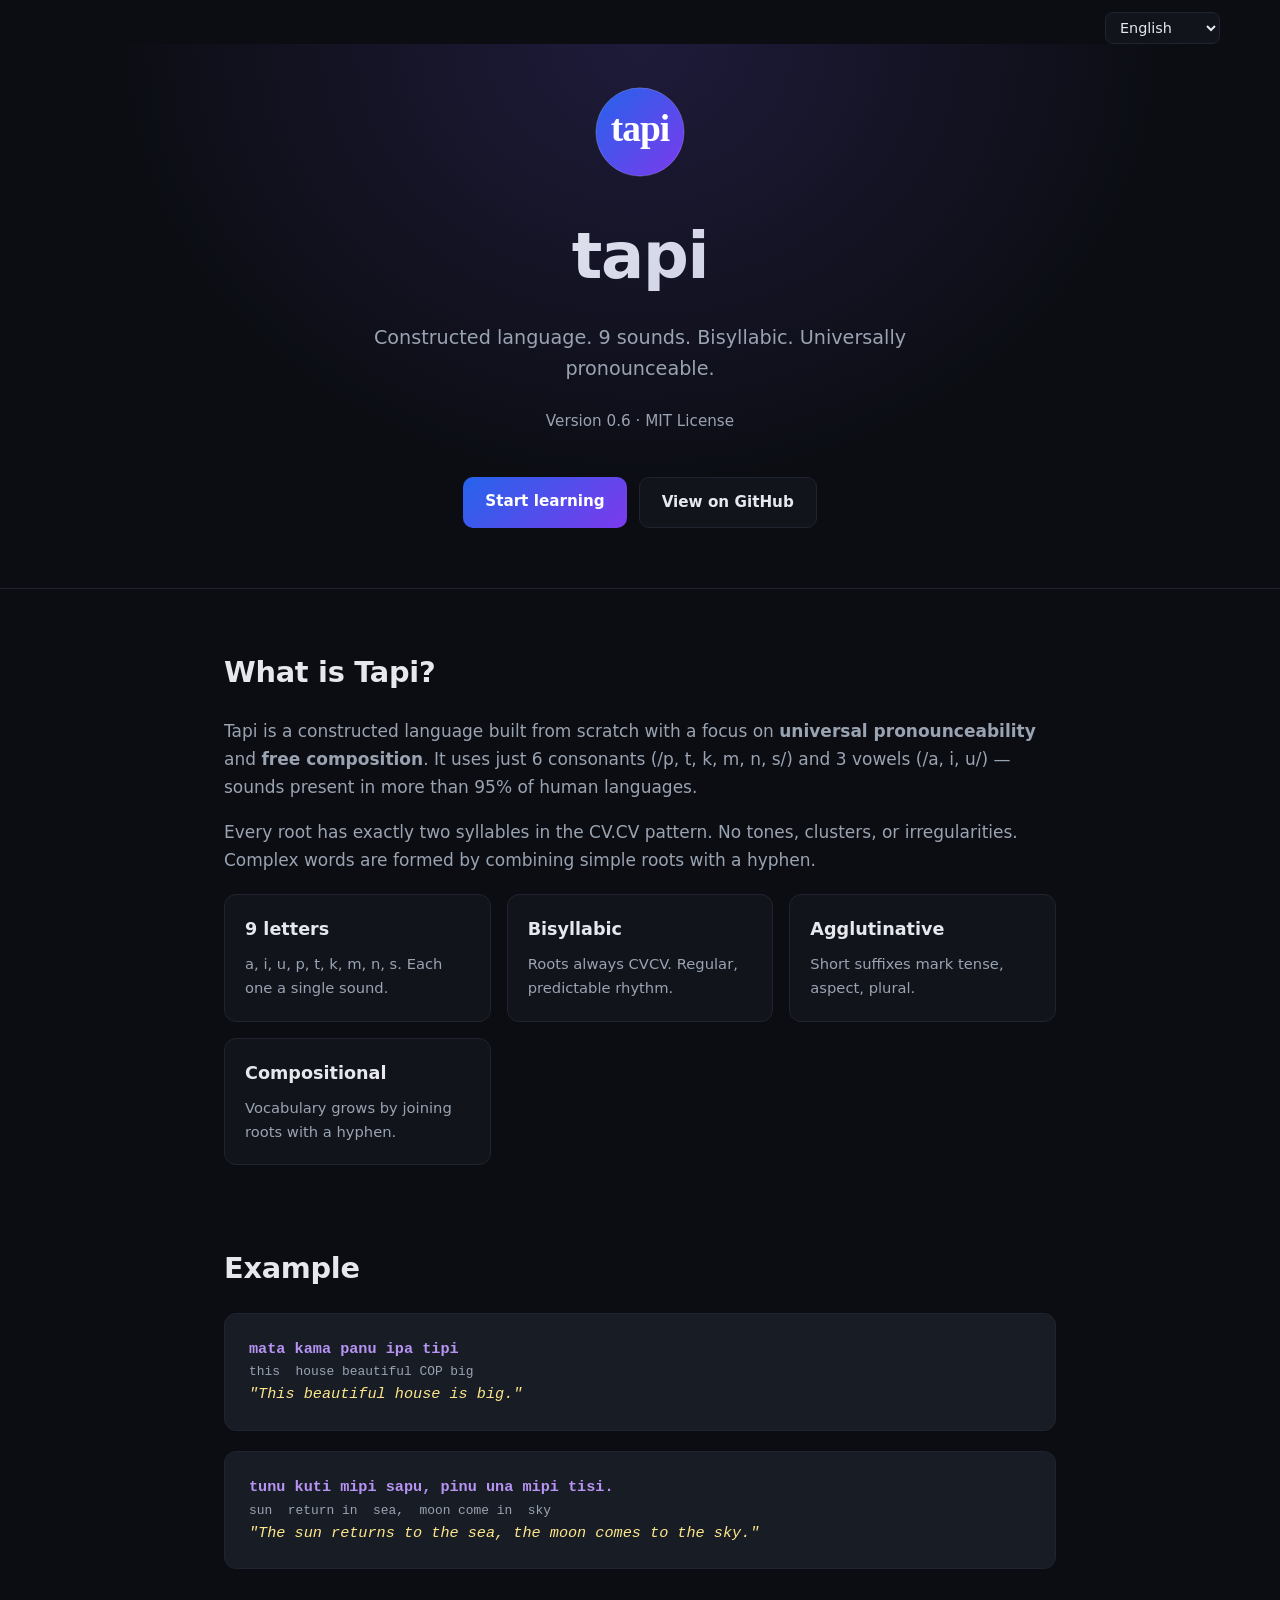
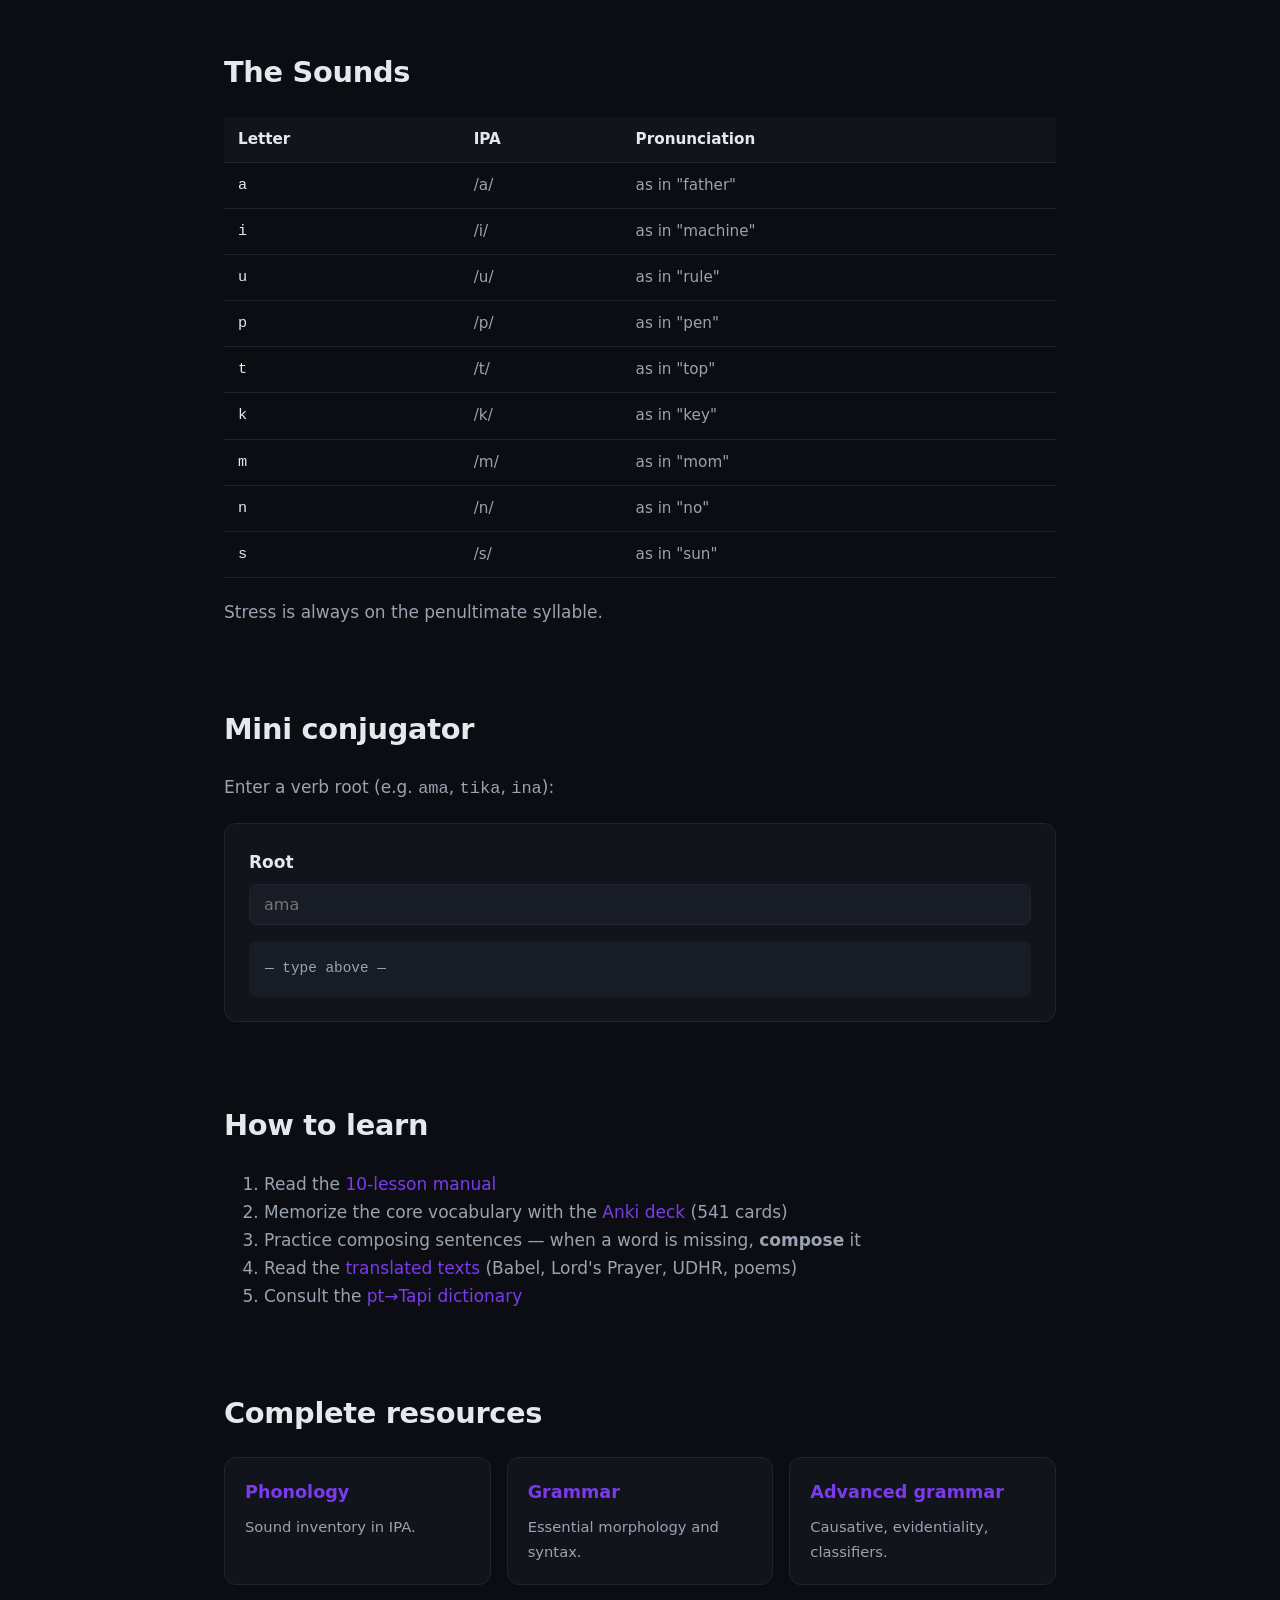
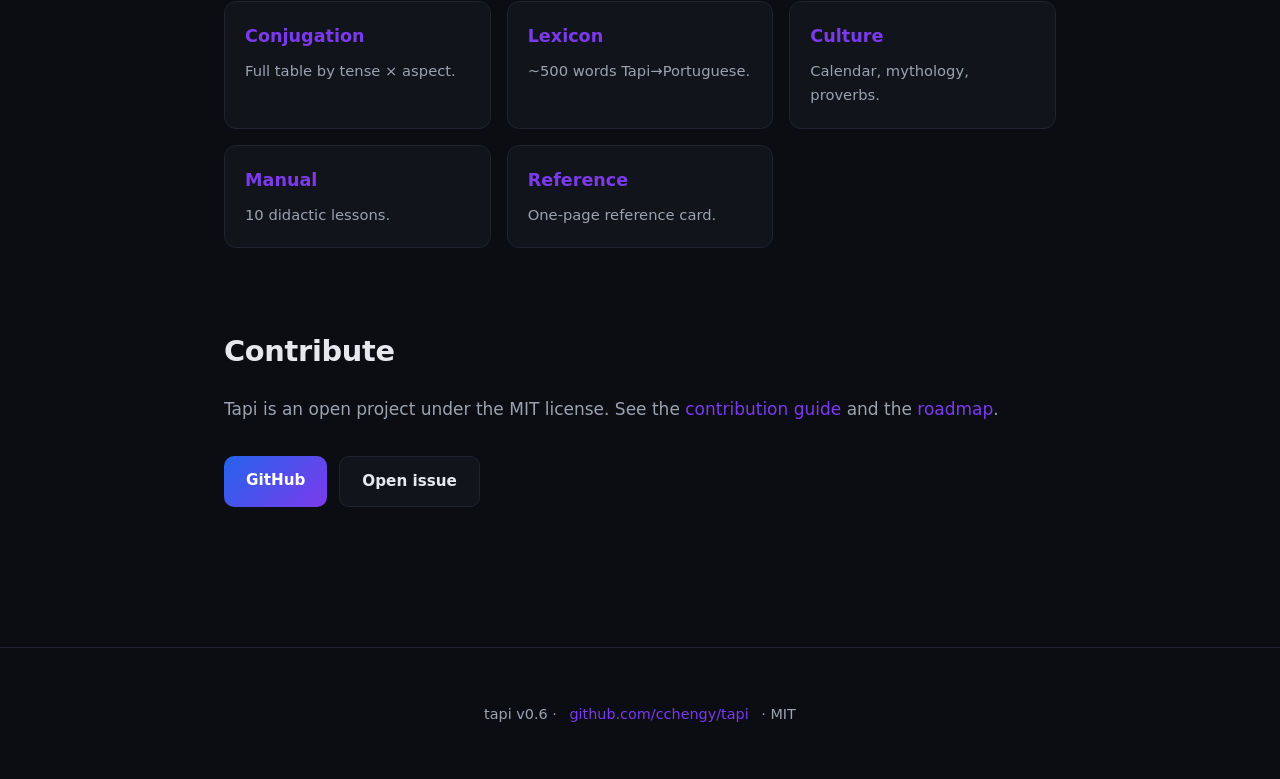
==== commit f89d7cfd: "chore: relicense from CC-BY-SA 4.0 to MIT Switch LICENSE file to MIT (permissive). Update license la" ====
--- a/docs/index.html
+++ b/docs/index.html
@@ -24,7 +24,7 @@
   <img src="logo.svg" class="logo" alt="logo Tapi">
   <h1>tapi</h1>
   <p class="tagline" data-i18n="tagline">Idioma construído. 9 sons. Bissilábico. Pronunciável universalmente.</p>
-  <p class="sub" data-i18n="sub">Versão 0.6 · Licença CC-BY-SA 4.0</p>
+  <p class="sub" data-i18n="sub">Versão 0.6 · Licença MIT</p>
   <div class="cta">
     <a href="#aprender" class="btn primary" data-i18n="cta_learn">Comece a aprender</a>
     <a href="https://github.com/cchengy/tapi" class="btn" data-i18n="cta_github">Ver no GitHub</a>
@@ -128,7 +128,7 @@
 </main>
 
 <footer>
-  <p data-i18n="footer">tapi v0.6 · <a href="https://github.com/cchengy/tapi">github.com/cchengy/tapi</a> · CC-BY-SA 4.0</p>
+  <p data-i18n="footer">tapi v0.6 · <a href="https://github.com/cchengy/tapi">github.com/cchengy/tapi</a> · MIT</p>
 </footer>
 
 <script src="i18n.js"></script>
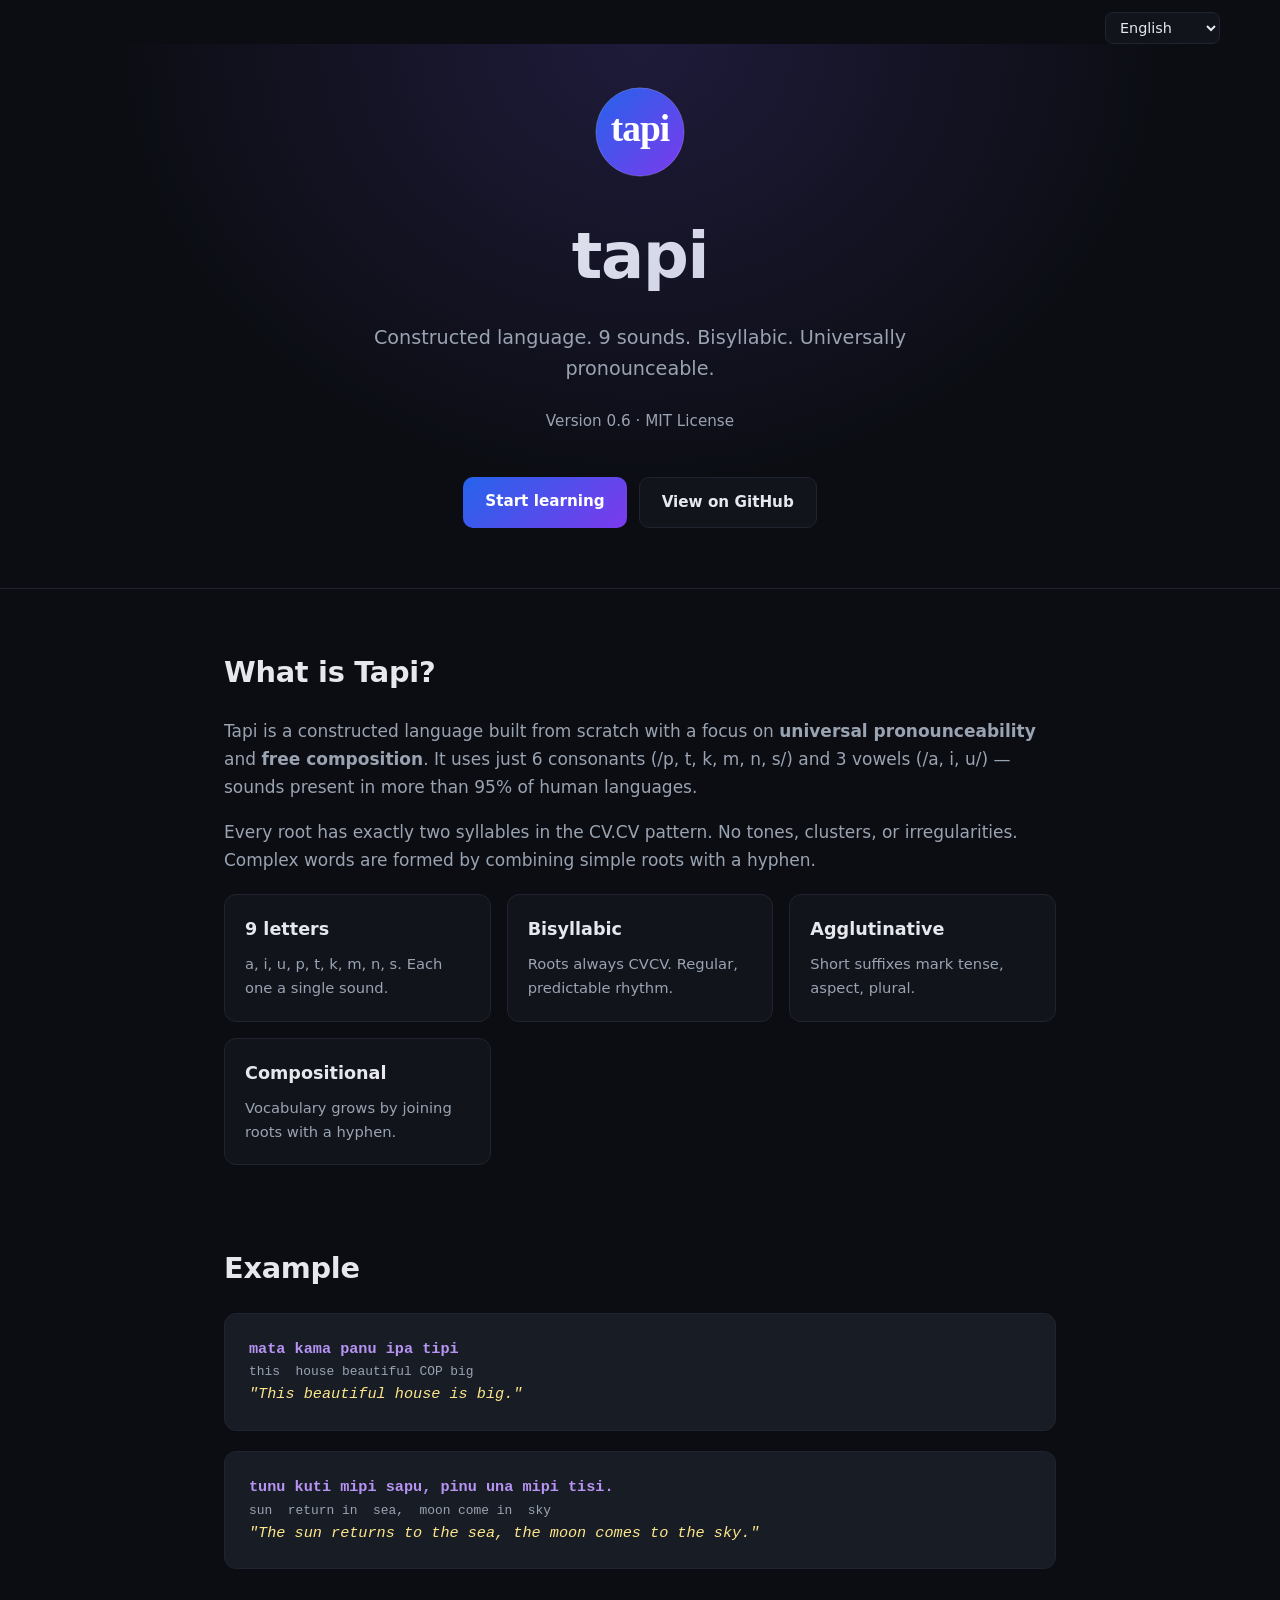
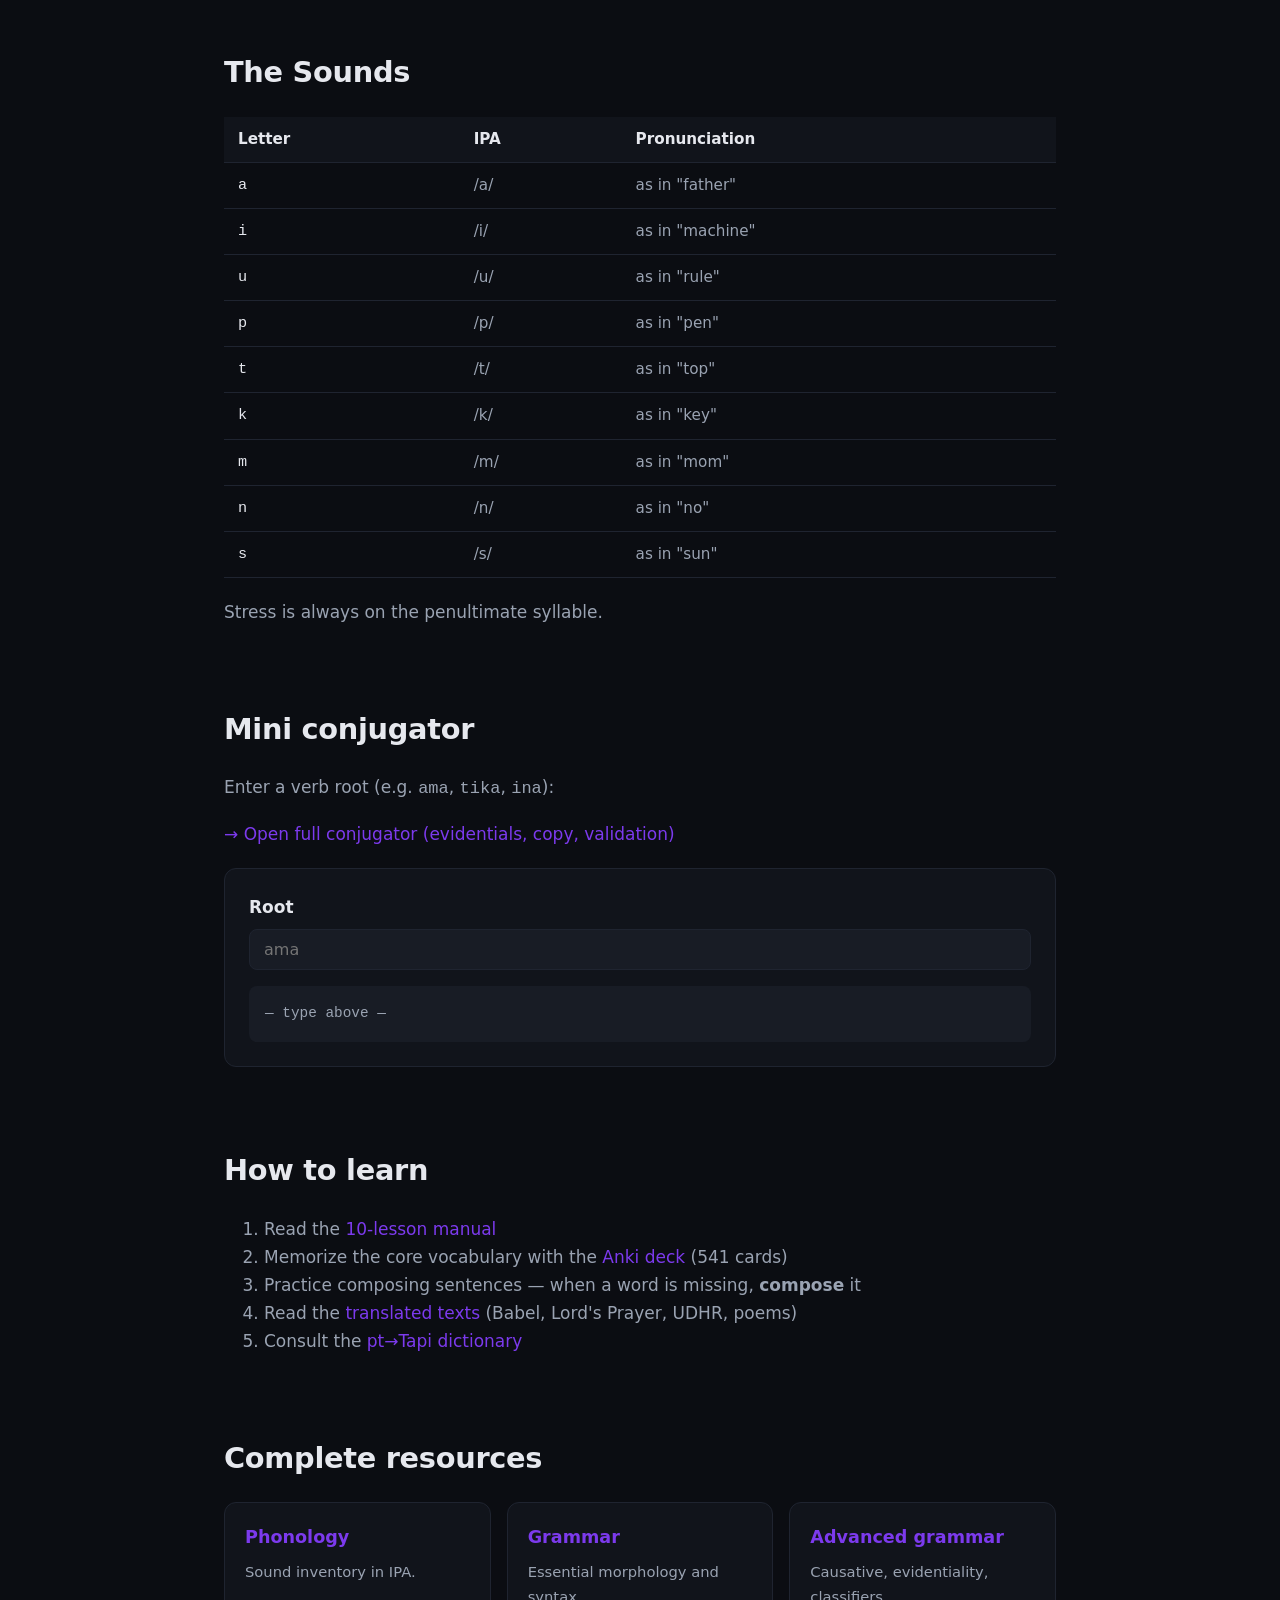
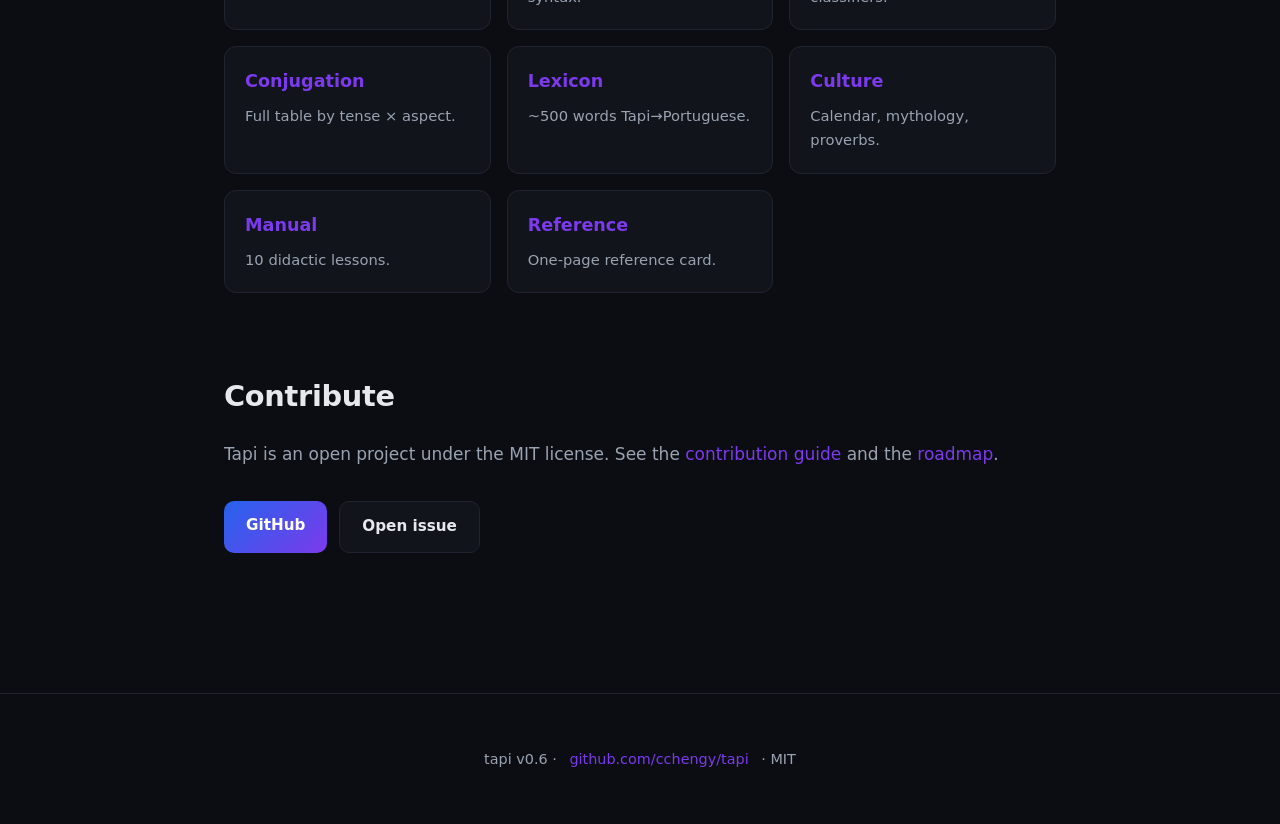
==== commit 1c04a659: "feat(web): add standalone conjugator page Add docs/conjugador.html: full-featured single-page conjug" ====
--- a/docs/index.html
+++ b/docs/index.html
@@ -83,6 +83,7 @@
 <section id="conjugador">
   <h2 data-i18n="sec_conj_title">Mini-conjugador</h2>
   <p data-i18n="sec_conj_intro">Digite uma raiz verbal (ex: <code>ama</code>, <code>tika</code>, <code>ina</code>):</p>
+  <p><a href="conjugador.html" data-i18n="conj_full_link">→ Abrir conjugador completo (evidenciais, copy, validação)</a></p>
 
   <div class="tool">
     <label for="root" data-i18n="label_root">Raiz</label>
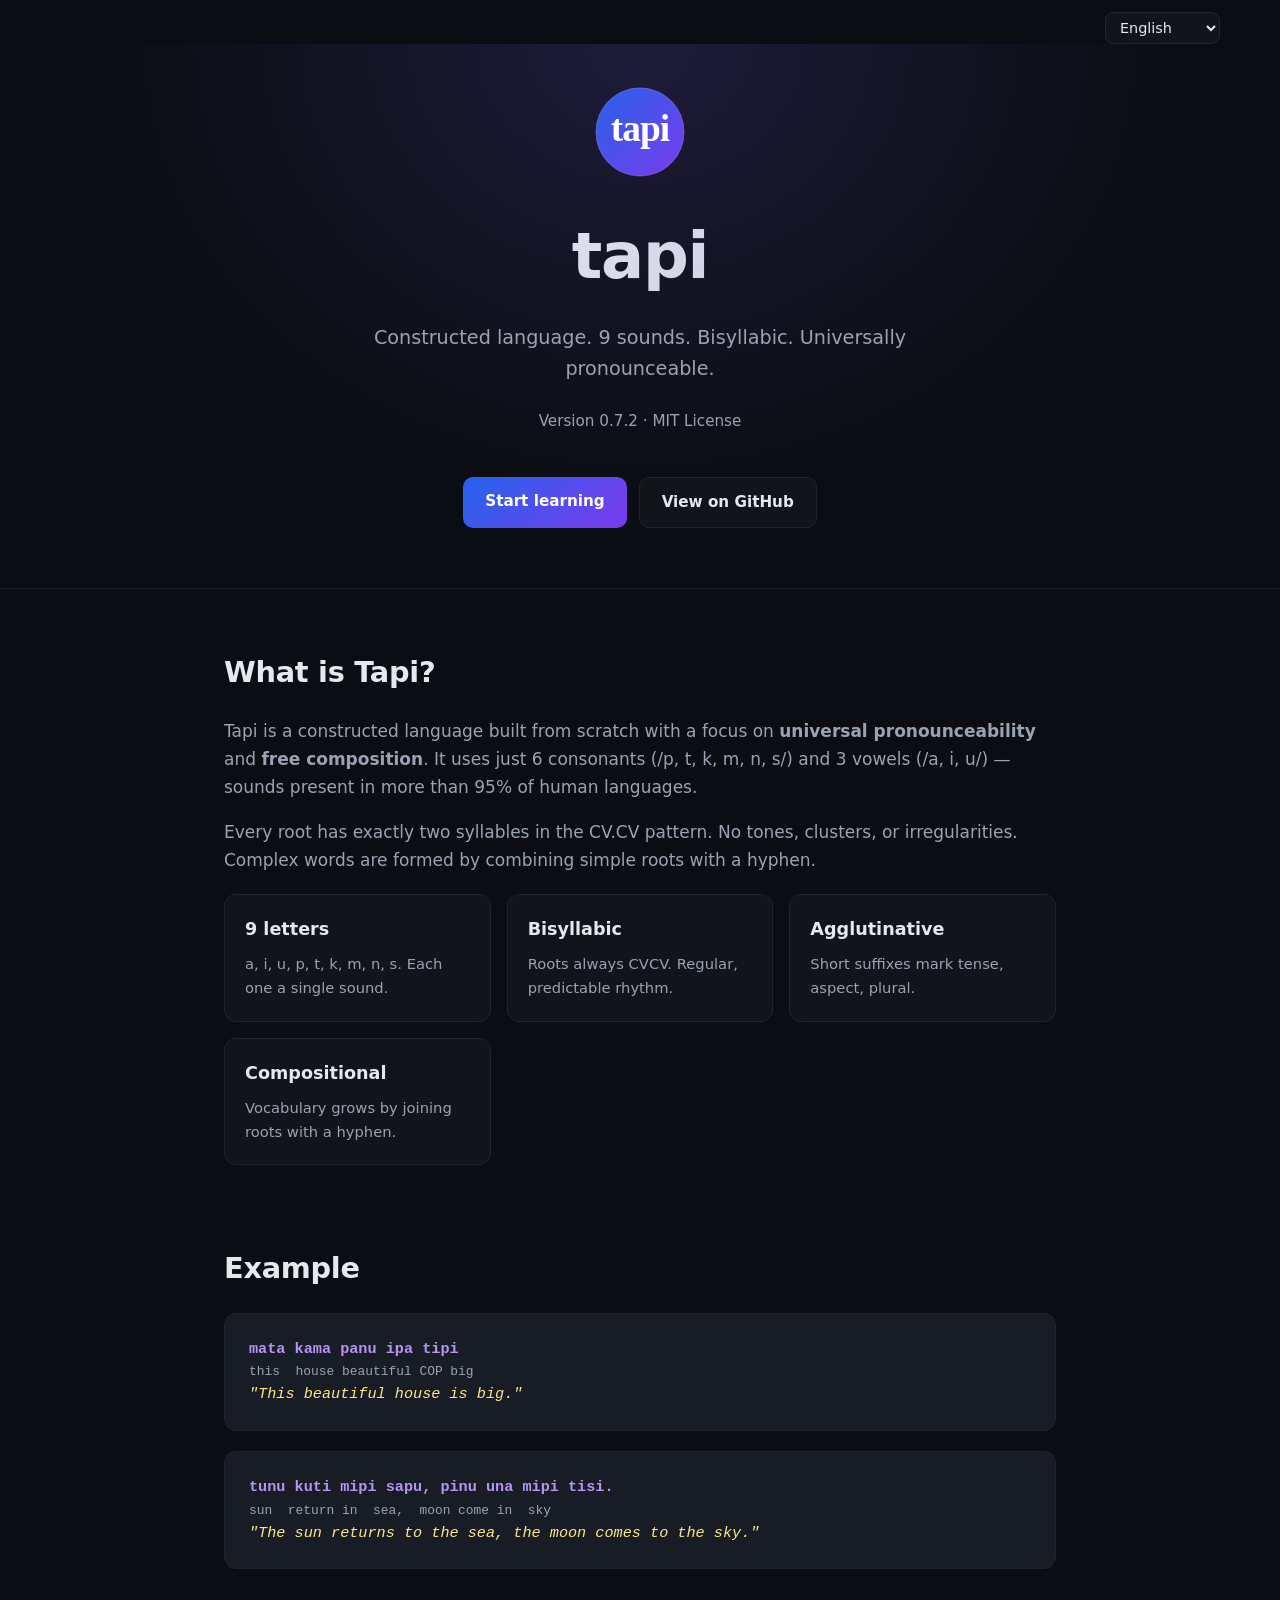
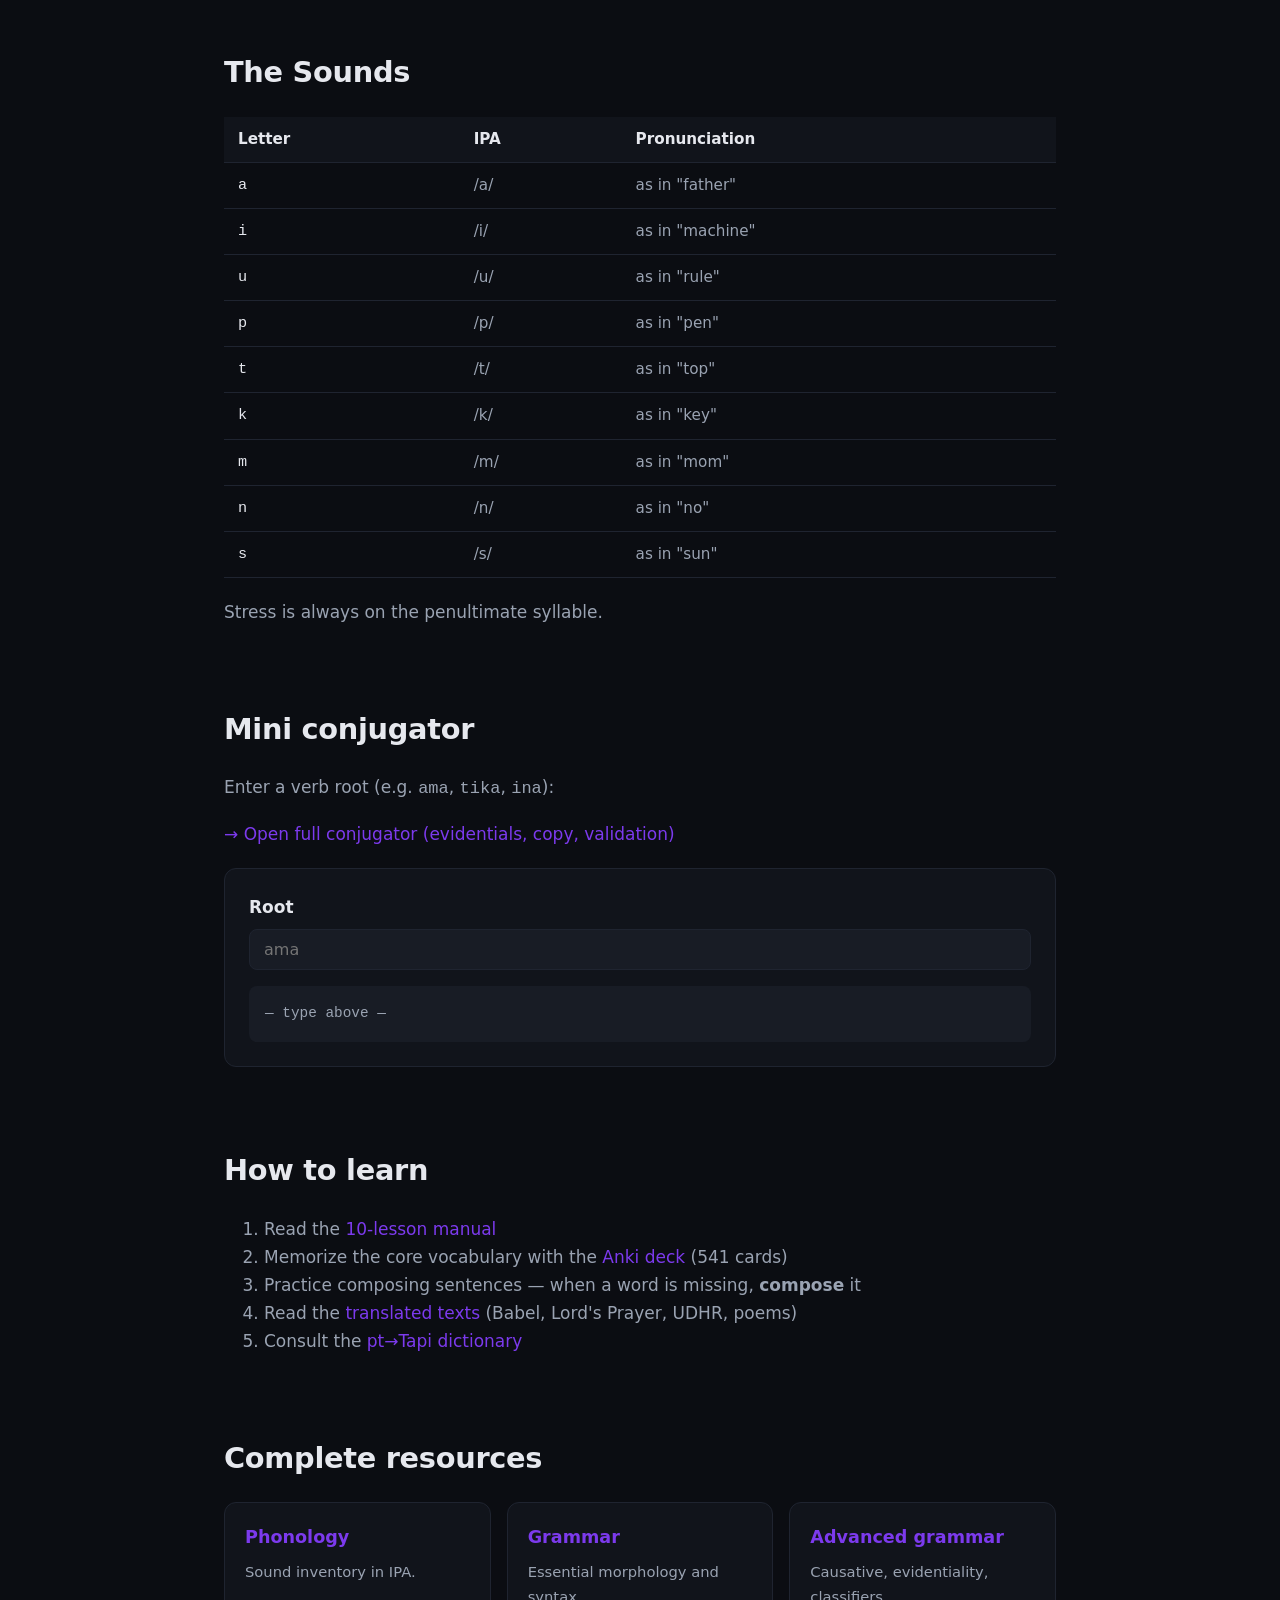
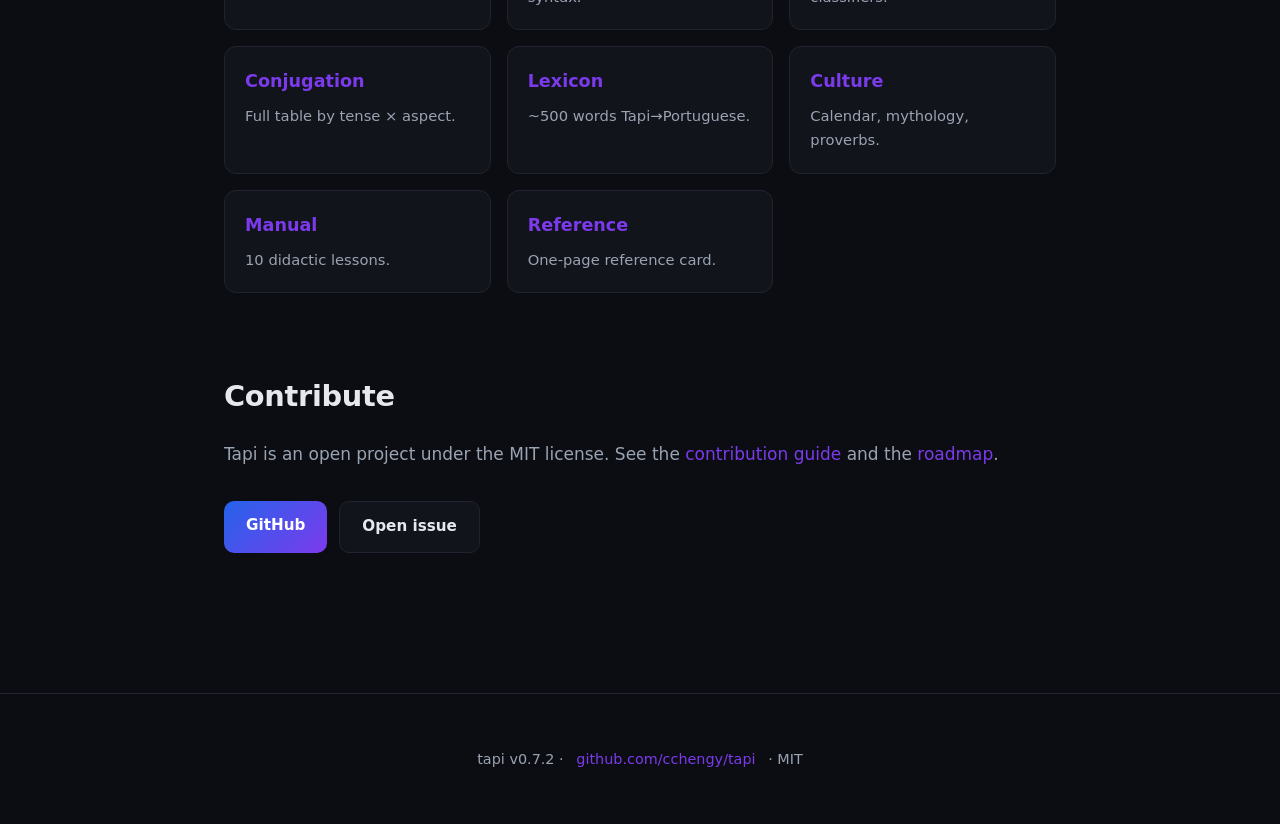
==== commit d97a2741: "feat(site): manual como páginas navegáveis, pronto para 5 idiomas manual.md → lessons.json (estrutur" ====
--- a/docs/index.html
+++ b/docs/index.html
@@ -24,9 +24,9 @@
   <img src="logo.svg" class="logo" alt="logo Tapi">
   <h1>tapi</h1>
   <p class="tagline" data-i18n="tagline">Idioma construído. 9 sons. Bissilábico. Pronunciável universalmente.</p>
-  <p class="sub" data-i18n="sub">Versão 0.6 · Licença MIT</p>
+  <p class="sub" data-i18n="sub">Versão 0.7.2 · Licença MIT</p>
   <div class="cta">
-    <a href="#aprender" class="btn primary" data-i18n="cta_learn">Comece a aprender</a>
+    <a href="manual.html" class="btn primary" data-i18n="cta_learn">Comece a aprender</a>
     <a href="https://github.com/cchengy/tapi" class="btn" data-i18n="cta_github">Ver no GitHub</a>
   </div>
 </header>
@@ -112,7 +112,7 @@
     <div class="card"><h3><a href="https://github.com/cchengy/tapi/blob/main/conjugacao.md" data-i18n="res_conj_t">Conjugação</a></h3><p data-i18n="res_conj_d"></p></div>
     <div class="card"><h3><a href="https://github.com/cchengy/tapi/blob/main/lexico.tsv" data-i18n="res_lex_t">Léxico</a></h3><p data-i18n="res_lex_d"></p></div>
     <div class="card"><h3><a href="https://github.com/cchengy/tapi/blob/main/cultura.md" data-i18n="res_cult_t">Cultura</a></h3><p data-i18n="res_cult_d"></p></div>
-    <div class="card"><h3><a href="https://github.com/cchengy/tapi/blob/main/manual.md" data-i18n="res_man_t">Manual</a></h3><p data-i18n="res_man_d"></p></div>
+    <div class="card"><h3><a href="manual.html" data-i18n="res_man_t">Manual</a></h3><p data-i18n="res_man_d"></p></div>
     <div class="card"><h3><a href="https://github.com/cchengy/tapi/blob/main/referencia.md" data-i18n="res_ref_t">Referência</a></h3><p data-i18n="res_ref_d"></p></div>
   </div>
 </section>
@@ -129,7 +129,7 @@
 </main>
 
 <footer>
-  <p data-i18n="footer">tapi v0.6 · <a href="https://github.com/cchengy/tapi">github.com/cchengy/tapi</a> · MIT</p>
+  <p data-i18n="footer">tapi v0.7.2 · <a href="https://github.com/cchengy/tapi">github.com/cchengy/tapi</a> · MIT</p>
 </footer>
 
 <script src="i18n.js"></script>
